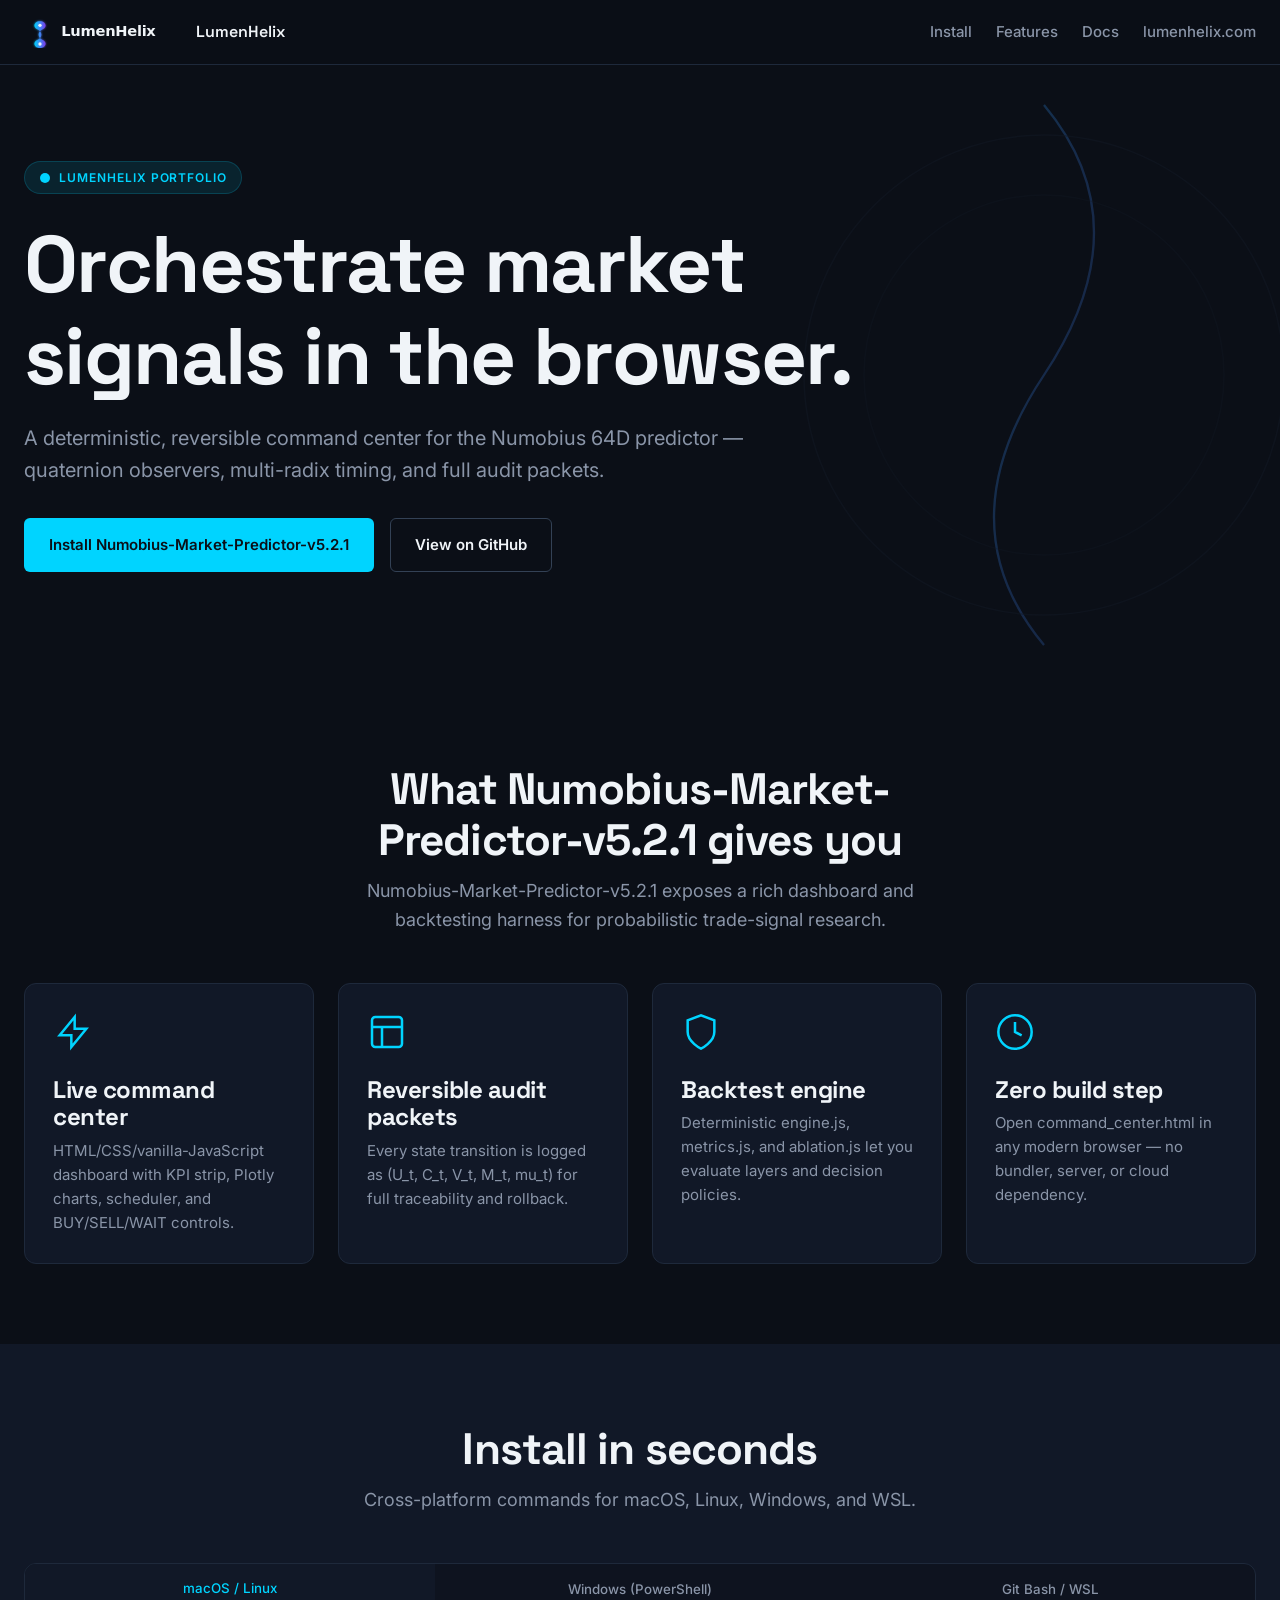
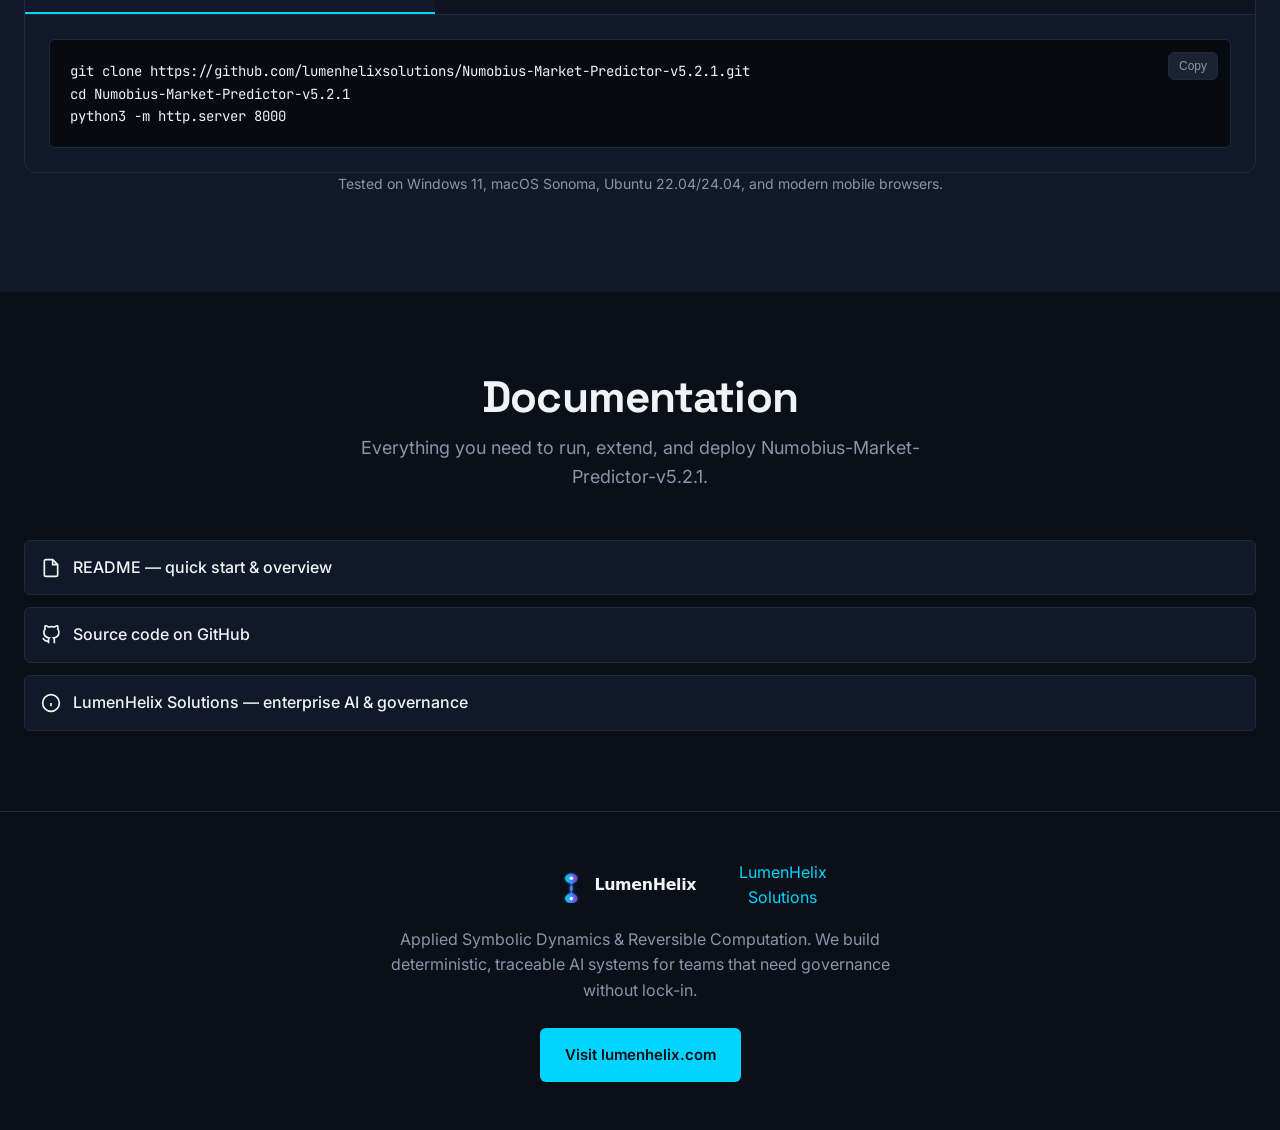
==== docs/index.html @ b3f75dcc "Apply LumenHelix 187 brand kit" ====
<!DOCTYPE html>
<html lang="en">
<head>
  <meta charset="UTF-8">
  <meta name="viewport" content="width=device-width, initial-scale=1.0">
  <title>Numobius-Market-Predictor-v5.2.1 — LumenHelix Solutions</title>
  <meta name="description" content="Numobius-Market-Predictor-v5.2.1 by LumenHelix — a browser-based command center for reversible, auditable market-prediction signal orchestration.">
  <link rel="icon" type="image/svg+xml" href="assets/logo.svg">
  <link rel="preconnect" href="https://fonts.googleapis.com">
  <link rel="preconnect" href="https://fonts.gstatic.com" crossorigin>
  <link href="https://fonts.googleapis.com/css2?family=Inter:wght@300;400;500;600;700&family=JetBrains+Mono:wght@400;500&family=Space+Grotesk:wght@500;600;700&display=swap" rel="stylesheet">
  <link rel="stylesheet" href="assets/style.css">
</head>
<body>
  <header class="site-header">
    <div class="container">
      <a class="brand" href="https://lumenhelix.com" target="_blank" rel="noopener">
        <img src="assets/logo.svg" alt="LumenHelix">
        <span>LumenHelix</span>
      </a>
      <nav aria-label="Primary">
        <a href="#install">Install</a>
        <a href="#features">Features</a>
        <a href="#docs">Docs</a>
        <a href="https://lumenhelix.com" target="_blank" rel="noopener">lumenhelix.com</a>
      </nav>
      <button class="mobile-menu-btn" aria-label="Open menu" aria-expanded="false">
        <svg width="24" height="24" viewBox="0 0 24 24" fill="none" stroke="currentColor" stroke-width="2" aria-hidden="true">
          <line x1="3" y1="6" x2="21" y2="6"></line>
          <line x1="3" y1="12" x2="21" y2="12"></line>
          <line x1="3" y1="18" x2="21" y2="18"></line>
        </svg>
      </button>
    </div>
  </header>

  <main>
    <section class="hero">
      <div class="hero-bg" aria-hidden="true">
        <svg viewBox="0 0 400 400" xmlns="http://www.w3.org/2000/svg">
          <defs>
            <linearGradient id="hx" x1="0%" y1="0%" x2="100%" y2="100%">
              <stop offset="0%" stop-color="#00D4FF" stop-opacity="0.6"/>
              <stop offset="100%" stop-color="#7C3AED" stop-opacity="0.3"/>
            </linearGradient>
          </defs>
          <g fill="none" stroke="url(#hx)" stroke-width="1.5">
            <path d="M200,20 Q300,100 200,200 Q100,300 200,380">
              <animate attributeName="d" dur="20s" repeatCount="indefinite"
                values="M200,20 Q300,100 200,200 Q100,300 200,380;M200,20 Q100,100 200,200 Q300,300 200,380;M200,20 Q300,100 200,200 Q100,300 200,380"/>
            </path>
            <path d="M200,20 Q300,100 200,200 Q100,300 200,380" transform="rotate(180 200 200)" opacity="0.5">
              <animate attributeName="d" dur="20s" repeatCount="indefinite"
                values="M200,20 Q300,100 200,200 Q100,300 200,380;M200,20 Q100,100 200,200 Q300,300 200,380;M200,20 Q300,100 200,200 Q100,300 200,380"/>
            </path>
          </g>
          <circle cx="200" cy="200" r="160" stroke="#1E293B" stroke-width="1" fill="none" opacity="0.5"/>
          <circle cx="200" cy="200" r="120" stroke="#1E293B" stroke-width="1" fill="none" opacity="0.35"/>
        </svg>
      </div>

      <div class="container">
        <div class="badge">
          <svg width="12" height="12" viewBox="0 0 24 24" fill="currentColor" aria-hidden="true"><circle cx="12" cy="12" r="10"/></svg>
          LumenHelix Portfolio
        </div>
        <h1>Orchestrate market signals in the browser.</h1>
        <p class="lead">A deterministic, reversible command center for the Numobius 64D predictor — quaternion observers, multi-radix timing, and full audit packets.</p>
        <div class="hero-actions">
          <a class="btn btn-primary" href="#install">Install Numobius-Market-Predictor-v5.2.1</a>
          <a class="btn btn-secondary" href="https://github.com/lumenhelixsolutions/Numobius-Market-Predictor-v5.2.1" target="_blank" rel="noopener">View on GitHub</a>
        </div>
      </div>
    </section>

    <section id="features">
      <div class="container">
        <div class="section-header">
          <h2>What Numobius-Market-Predictor-v5.2.1 gives you</h2>
          <p>Numobius-Market-Predictor-v5.2.1 exposes a rich dashboard and backtesting harness for probabilistic trade-signal research.</p>
        </div>
        <div class="card-grid">
          <article class="card">
            <svg class="icon" viewBox="0 0 24 24" fill="none" stroke="currentColor" stroke-width="1.5" aria-hidden="true">
              <path d="M13 10V3L4 14h7v7l9-11h-7z"/>
            </svg>
            <h3>Live command center</h3>
            <p>HTML/CSS/vanilla-JavaScript dashboard with KPI strip, Plotly charts, scheduler, and BUY/SELL/WAIT controls.</p>
          </article>
          <article class="card">
            <svg class="icon" viewBox="0 0 24 24" fill="none" stroke="currentColor" stroke-width="1.5" aria-hidden="true">
              <rect x="3" y="3" width="18" height="18" rx="2"/>
              <path d="M3 9h18M9 21V9"/>
            </svg>
            <h3>Reversible audit packets</h3>
            <p>Every state transition is logged as (U_t, C_t, V_t, M_t, mu_t) for full traceability and rollback.</p>
          </article>
          <article class="card">
            <svg class="icon" viewBox="0 0 24 24" fill="none" stroke="currentColor" stroke-width="1.5" aria-hidden="true">
              <path d="M12 22s8-4 8-10V5l-8-3-8 3v7c0 6 8 10 8 10z"/>
            </svg>
            <h3>Backtest engine</h3>
            <p>Deterministic engine.js, metrics.js, and ablation.js let you evaluate layers and decision policies.</p>
          </article>
          <article class="card">
            <svg class="icon" viewBox="0 0 24 24" fill="none" stroke="currentColor" stroke-width="1.5" aria-hidden="true">
              <circle cx="12" cy="12" r="10"/>
              <path d="M12 6v6l4 2"/>
            </svg>
            <h3>Zero build step</h3>
            <p>Open command_center.html in any modern browser — no bundler, server, or cloud dependency.</p>
          </article>
        </div>
      </div>
    </section>

    <section id="install" style="background: var(--lh-surface);">
      <div class="container">
        <div class="section-header">
          <h2>Install in seconds</h2>
          <p>Cross-platform commands for macOS, Linux, Windows, and WSL.</p>
        </div>
        <div class="install-tabs">
          <div class="tab-list" role="tablist" id="install-tabs" aria-label="Install commands">
            <button class="tab-btn" role="tab" id="install-tabs-0" aria-selected="true" aria-controls="panel-macos" tabindex="0">macOS / Linux</button>
            <button class="tab-btn" role="tab" id="install-tabs-1" aria-selected="false" aria-controls="panel-windows" tabindex="-1">Windows (PowerShell)</button>
            <button class="tab-btn" role="tab" id="install-tabs-2" aria-selected="false" aria-controls="panel-wsl" tabindex="-1">Git Bash / WSL</button>
          </div>
          <div class="tab-panel" id="panel-macos" role="tabpanel" aria-labelledby="install-tabs-0" aria-hidden="false">
            <div class="terminal"><pre>git clone https://github.com/lumenhelixsolutions/Numobius-Market-Predictor-v5.2.1.git
cd Numobius-Market-Predictor-v5.2.1
python3 -m http.server 8000</pre></div>
          </div>
          <div class="tab-panel" id="panel-windows" role="tabpanel" aria-labelledby="install-tabs-1" aria-hidden="true">
            <div class="terminal"><pre>git clone https://github.com/lumenhelixsolutions/Numobius-Market-Predictor-v5.2.1.git
Set-Location Numobius-Market-Predictor-v5.2.1
python -m http.server 8000</pre></div>
          </div>
          <div class="tab-panel" id="panel-wsl" role="tabpanel" aria-labelledby="install-tabs-2" aria-hidden="true">
            <div class="terminal"><pre>git clone https://github.com/lumenhelixsolutions/Numobius-Market-Predictor-v5.2.1.git
cd Numobius-Market-Predictor-v5.2.1
python3 -m http.server 8000</pre></div>
          </div>
        </div>
        <p class="text-center mt-2" style="font-size: 0.875rem;">Tested on Windows 11, macOS Sonoma, Ubuntu 22.04/24.04, and modern mobile browsers.</p>
      </div>
    </section>

    <section id="docs">
      <div class="container">
        <div class="section-header">
          <h2>Documentation</h2>
          <p>Everything you need to run, extend, and deploy Numobius-Market-Predictor-v5.2.1.</p>
        </div>
        <ul class="docs-list">
          <li>
            <svg width="20" height="20" viewBox="0 0 24 24" fill="none" stroke="currentColor" stroke-width="2" aria-hidden="true"><path d="M14 2H6a2 2 0 0 0-2 2v16a2 2 0 0 0 2 2h12a2 2 0 0 0 2-2V8z"/><polyline points="14 2 14 8 20 8"/></svg>
            <a href="https://github.com/lumenhelixsolutions/Numobius-Market-Predictor-v5.2.1/blob/main/README.md" target="_blank" rel="noopener">README — quick start &amp; overview</a>
          </li>
          <li>
            <svg width="20" height="20" viewBox="0 0 24 24" fill="none" stroke="currentColor" stroke-width="2" aria-hidden="true"><path d="M9 19c-5 1.5-5-2.5-7-3m14 6v-3.87a3.37 3.37 0 0 0-.94-2.61c3.14-.35 6.44-1.54 6.44-7A5.44 5.44 0 0 0 20 4.77 5.07 5.07 0 0 0 19.91 1S18.73.65 16 2.48a13.38 13.38 0 0 0-7 0C6.27.65 5.09 1 5.09 1A5.07 5.07 0 0 0 5 4.77a5.44 5.44 0 0 0-1.5 3.78c0 5.42 3.3 6.61 6.44 7A3.37 3.37 0 0 0 9 18.13V22"/></svg>
            <a href="https://github.com/lumenhelixsolutions/Numobius-Market-Predictor-v5.2.1" target="_blank" rel="noopener">Source code on GitHub</a>
          </li>
          <li>
            <svg width="20" height="20" viewBox="0 0 24 24" fill="none" stroke="currentColor" stroke-width="2" aria-hidden="true"><circle cx="12" cy="12" r="10"/><path d="M12 16v-4M12 8h.01"/></svg>
            <a href="https://lumenhelix.com" target="_blank" rel="noopener">LumenHelix Solutions — enterprise AI &amp; governance</a>
          </li>
        </ul>
      </div>
    </section>
  </main>

  <footer class="site-footer">
    <div class="container">
      <a class="brand" href="https://lumenhelix.com" target="_blank" rel="noopener">
        <img src="assets/logo.svg" alt="LumenHelix">
        <span>LumenHelix Solutions</span>
      </a>
      <p>Applied Symbolic Dynamics &amp; Reversible Computation. We build deterministic, traceable AI systems for teams that need governance without lock-in.</p>
      <div class="footer-cta">
        <a class="btn btn-primary" href="https://lumenhelix.com" target="_blank" rel="noopener">Visit lumenhelix.com</a>
      </div>
    </div>
  </footer>

  <script src="assets/main.js"></script>
</body>
</html>
---- docs/assets/style.css ----
/* LumenHelix GitHub Pages launch template */

:root {
  --lh-bg: #0B0F17;
  --lh-surface: #111827;
  --lh-surface-elevated: #1A2233;
  --lh-text: #F0F4F8;
  --lh-text-muted: #8A95A8;
  --lh-border: #1E293B;
  --lh-border-strong: #334155;
  --lh-accent: #00D4FF;
  --lh-accent-glow: rgba(0, 212, 255, 0.35);
  --lh-accent-soft: rgba(0, 212, 255, 0.10);
  --lh-secondary: #7C3AED;
  --lh-success: #10B981;
  --font-display: 'Space Grotesk', 'Inter', system-ui, sans-serif;
  --font-body: 'Inter', system-ui, sans-serif;
  --font-mono: 'JetBrains Mono', 'Fira Code', monospace;
  --radius-sm: 6px;
  --radius: 12px;
  --radius-lg: 20px;
}

* { box-sizing: border-box; }

html { scroll-behavior: smooth; }

@media (prefers-reduced-motion: reduce) {
  html { scroll-behavior: auto; }
  *, *::before, *::after {
    animation-duration: 0.01ms !important;
    animation-iteration-count: 1 !important;
    transition-duration: 0.01ms !important;
  }
}

body {
  margin: 0;
  font-family: var(--font-body);
  background: var(--lh-bg);
  color: var(--lh-text);
  line-height: 1.6;
  -webkit-font-smoothing: antialiased;
}

a { color: var(--lh-accent); text-decoration: none; }
a:hover { text-decoration: underline; }
img { max-width: 100%; height: auto; }

h1, h2, h3, h4 {
  font-family: var(--font-display);
  margin: 0 0 1rem;
  line-height: 1.15;
  letter-spacing: -0.02em;
}

h1 { font-size: clamp(2.5rem, 1.5rem + 5vw, 5rem); }
h2 { font-size: clamp(1.75rem, 1.2rem + 2.5vw, 2.75rem); }
h3 { font-size: clamp(1.25rem, 1rem + 1.2vw, 1.5rem); }

p { margin: 0 0 1rem; color: var(--lh-text-muted); }

.lead {
  font-size: 1.25rem;
  color: var(--lh-text-muted);
  max-width: 60ch;
}

.container {
  width: 100%;
  max-width: 80rem;
  margin: 0 auto;
  padding: 0 1.5rem;
}

section { padding: 5rem 0; }

.section-header {
  text-align: center;
  max-width: 56ch;
  margin: 0 auto 3rem;
}

.section-header h2 { margin-bottom: 0.75rem; }
.section-header p { font-size: 1.125rem; }

.site-header {
  position: sticky;
  top: 0;
  z-index: 100;
  background: rgba(11, 15, 23, 0.85);
  backdrop-filter: blur(12px);
  border-bottom: 1px solid var(--lh-border);
}

.site-header .container {
  display: flex;
  align-items: center;
  justify-content: space-between;
  height: 4rem;
}

.site-header .brand {
  display: flex;
  align-items: center;
  gap: 0.75rem;
  font-family: var(--font-display);
  font-weight: 600;
  color: var(--lh-text);
  text-decoration: none;
}

.site-header .brand img { height: 32px; width: auto; }

.site-header nav { display: flex; gap: 1.5rem; }
.site-header nav a {
  color: var(--lh-text-muted);
  font-size: 0.9375rem;
  font-weight: 500;
  text-decoration: none;
}
.site-header nav a:hover { color: var(--lh-text); }

.mobile-menu-btn {
  display: none;
  background: none;
  border: none;
  color: var(--lh-text);
  cursor: pointer;
  padding: 0.5rem;
}

@media (max-width: 768px) {
  .site-header nav { display: none; }
  .mobile-menu-btn { display: block; }
}

.hero {
  position: relative;
  padding: 6rem 0 7rem;
  overflow: hidden;
}

.hero-bg {
  position: absolute;
  inset: 0;
  pointer-events: none;
  opacity: 0.4;
}

.hero-bg svg {
  position: absolute;
  right: -5%;
  top: 50%;
  transform: translateY(-50%);
  width: min(60vw, 600px);
  height: auto;
}

@media (max-width: 768px) {
  .hero-bg svg { width: 90vw; opacity: 0.25; right: -20%; }
}

.hero .container { position: relative; z-index: 1; }

.badge {
  display: inline-flex;
  align-items: center;
  gap: 0.5rem;
  background: var(--lh-accent-soft);
  color: var(--lh-accent);
  font-size: 0.75rem;
  font-weight: 600;
  text-transform: uppercase;
  letter-spacing: 0.08em;
  padding: 0.375rem 0.875rem;
  border-radius: 9999px;
  margin-bottom: 1.5rem;
  border: 1px solid rgba(0, 212, 255, 0.18);
}

.hero h1 { max-width: 16ch; margin-bottom: 1.25rem; }
.hero .lead { margin-bottom: 2rem; font-size: 1.25rem; }

.hero-actions { display: flex; flex-wrap: wrap; gap: 1rem; }

.btn {
  display: inline-flex;
  align-items: center;
  justify-content: center;
  gap: 0.5rem;
  padding: 0.875rem 1.5rem;
  font-size: 0.9375rem;
  font-weight: 600;
  border-radius: var(--radius-sm);
  border: 1px solid transparent;
  cursor: pointer;
  transition: transform 150ms ease, box-shadow 150ms ease, background 150ms ease;
  text-decoration: none;
  min-height: 44px;
  min-width: 44px;
}

.btn:active { transform: translateY(1px); }

.btn-primary {
  background: var(--lh-accent);
  color: var(--lh-bg);
}
.btn-primary:hover { box-shadow: 0 0 28px var(--lh-accent-glow); text-decoration: none; }

.btn-secondary {
  background: transparent;
  color: var(--lh-text);
  border-color: var(--lh-border-strong);
}
.btn-secondary:hover { background: var(--lh-surface-elevated); text-decoration: none; }

.card-grid {
  display: grid;
  grid-template-columns: repeat(auto-fit, minmax(260px, 1fr));
  gap: 1.5rem;
}

.card {
  background: var(--lh-surface);
  border: 1px solid var(--lh-border);
  border-radius: var(--radius);
  padding: 1.75rem;
  transition: border-color 200ms ease, transform 200ms ease;
}

.card:hover { border-color: var(--lh-border-strong); transform: translateY(-2px); }
.card h3 { margin-bottom: 0.5rem; color: var(--lh-text); }
.card p { margin: 0; font-size: 0.9375rem; }

.icon {
  width: 40px;
  height: 40px;
  margin-bottom: 1rem;
  color: var(--lh-accent);
}

.install-tabs {
  background: var(--lh-surface);
  border: 1px solid var(--lh-border);
  border-radius: var(--radius);
  overflow: hidden;
}

.tab-list {
  display: flex;
  border-bottom: 1px solid var(--lh-border);
  background: rgba(0, 0, 0, 0.2);
}

.tab-btn {
  flex: 1;
  padding: 1rem;
  background: transparent;
  border: none;
  color: var(--lh-text-muted);
  font-family: var(--font-body);
  font-weight: 500;
  cursor: pointer;
  transition: color 150ms ease, background 150ms ease;
  min-height: 44px;
}

.tab-btn:hover { color: var(--lh-text); background: var(--lh-surface-elevated); }
.tab-btn[aria-selected="true"] {
  color: var(--lh-accent);
  border-bottom: 2px solid var(--lh-accent);
  background: var(--lh-surface);
}

.tab-panel { display: none; padding: 1.5rem; }
.tab-panel[aria-hidden="false"] { display: block; }

.terminal {
  background: #070A10;
  border: 1px solid var(--lh-border);
  border-radius: var(--radius-sm);
  padding: 1.25rem;
  position: relative;
  overflow-x: auto;
}

.terminal pre {
  margin: 0;
  font-family: var(--font-mono);
  font-size: 0.875rem;
  line-height: 1.6;
  color: var(--lh-text);
  white-space: pre-wrap;
  word-break: break-word;
}

.terminal .copy-btn {
  position: absolute;
  top: 0.75rem;
  right: 0.75rem;
  background: var(--lh-surface-elevated);
  border: 1px solid var(--lh-border);
  color: var(--lh-text-muted);
  font-size: 0.75rem;
  padding: 0.375rem 0.625rem;
  border-radius: var(--radius-sm);
  cursor: pointer;
}

.terminal .copy-btn:hover { color: var(--lh-text); border-color: var(--lh-border-strong); }

.docs-list {
  list-style: none;
  padding: 0;
  margin: 0;
  display: grid;
  gap: 0.75rem;
}

.docs-list li {
  display: flex;
  align-items: center;
  gap: 0.75rem;
  padding: 0.875rem 1rem;
  background: var(--lh-surface);
  border: 1px solid var(--lh-border);
  border-radius: var(--radius-sm);
}

.docs-list a { color: var(--lh-text); font-weight: 500; }
.docs-list a:hover { color: var(--lh-accent); }

.site-footer {
  border-top: 1px solid var(--lh-border);
  padding: 3rem 0;
  text-align: center;
}

.site-footer .brand {
  display: inline-flex;
  align-items: center;
  gap: 0.75rem;
  margin-bottom: 1rem;
}

.site-footer p { margin: 0 auto; max-width: 50ch; }
.footer-cta { margin-top: 1.5rem; }

.text-center { text-align: center; }

@media (max-width: 640px) {
  section { padding: 3.5rem 0; }
  .hero { padding: 4rem 0 5rem; }
  .hero-actions { flex-direction: column; }
  .btn { width: 100%; }
}
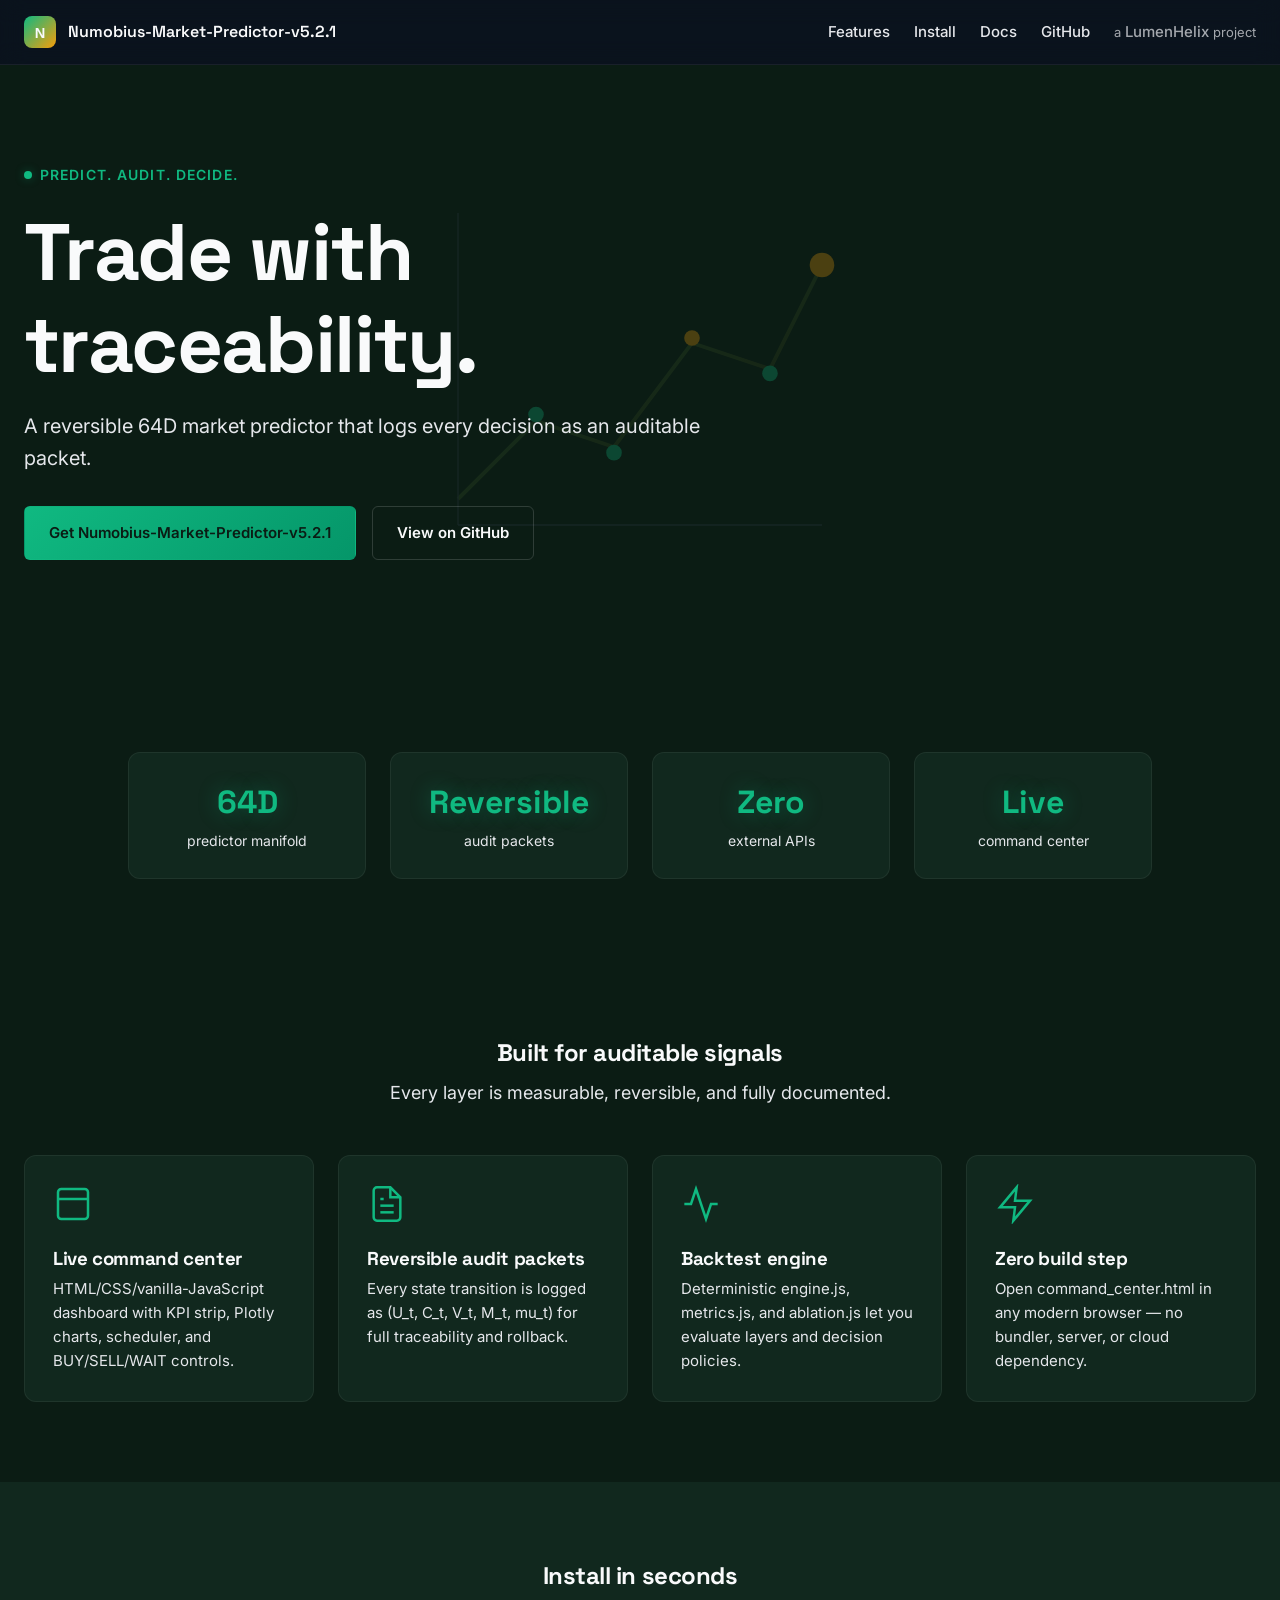
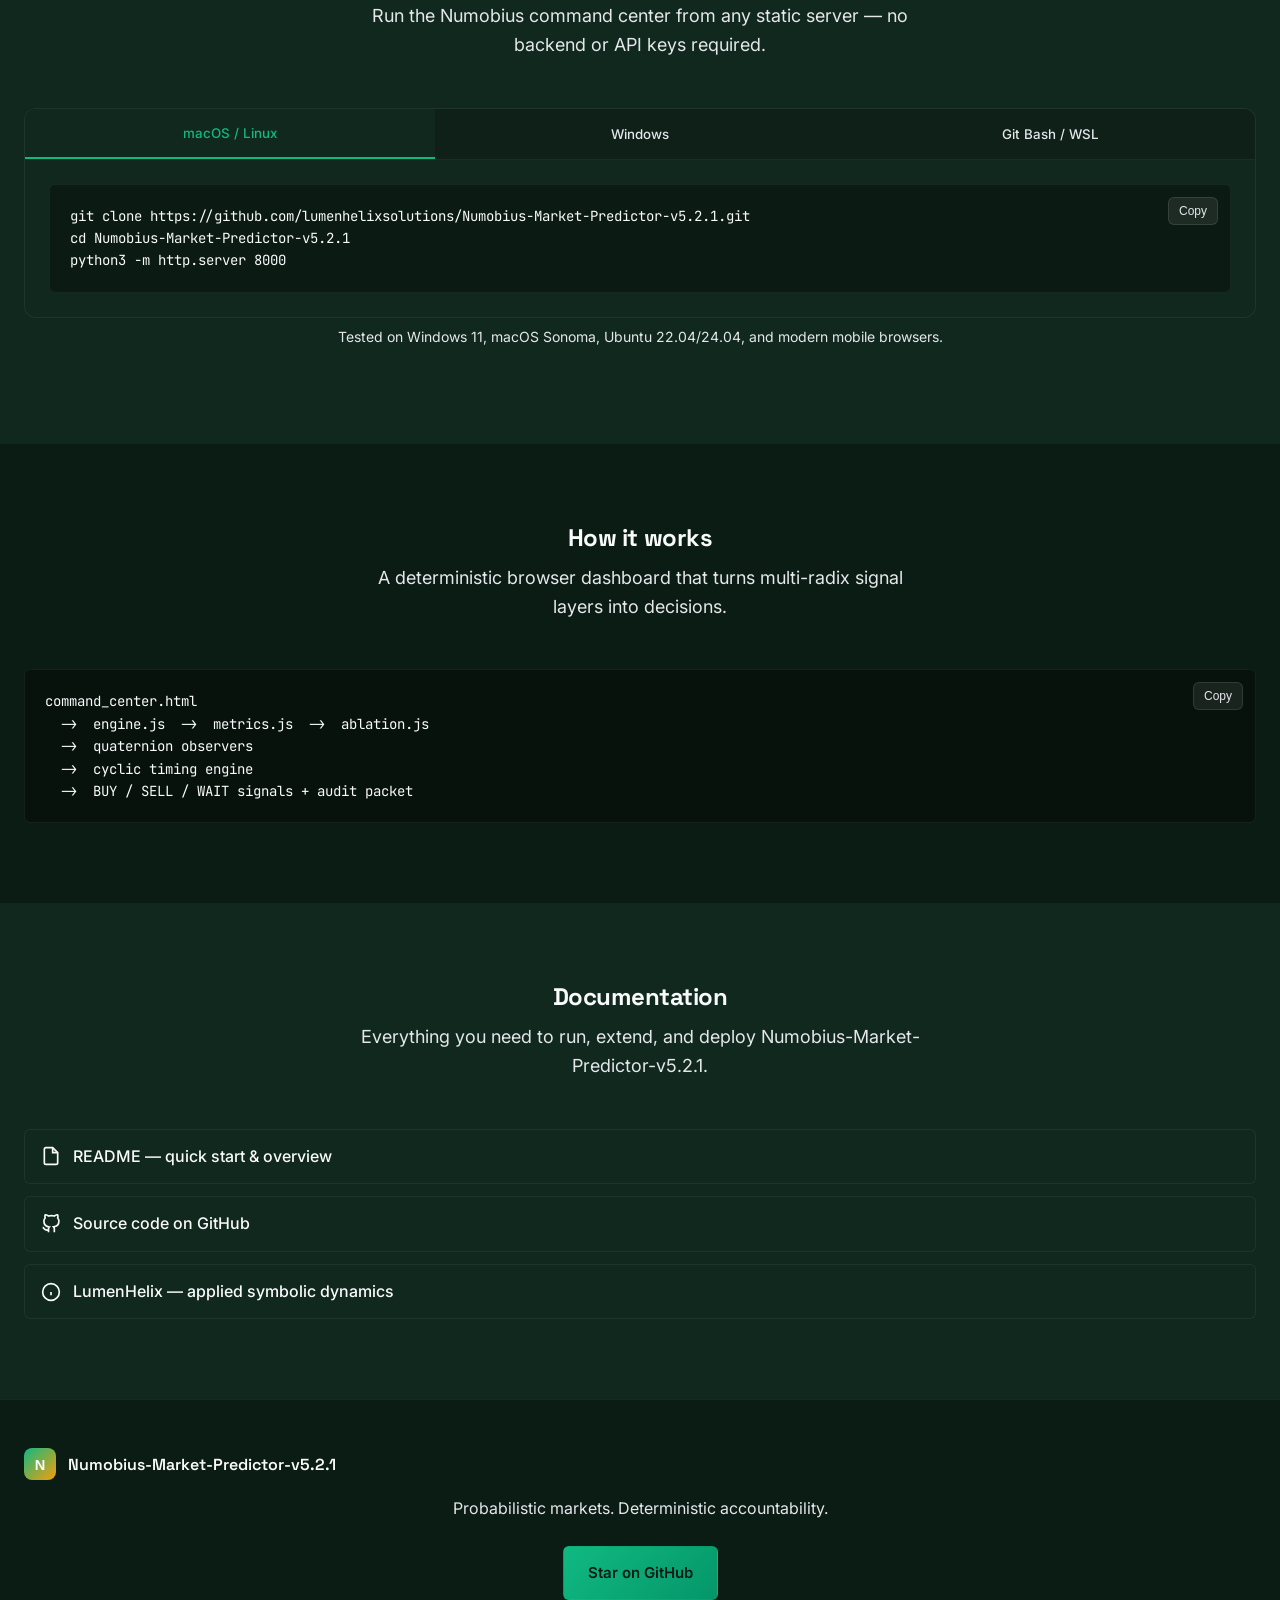
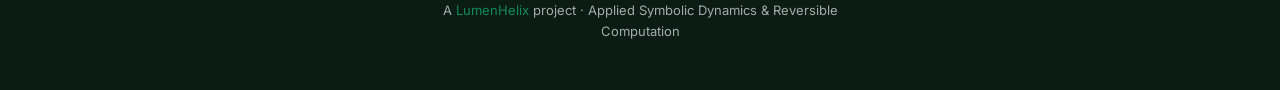
==== commit 06ac36cd: "Apply product-first LumenHelix portfolio brand framework" ====
--- a/docs/index.html
+++ b/docs/index.html
@@ -3,26 +3,28 @@
 <head>
   <meta charset="UTF-8">
   <meta name="viewport" content="width=device-width, initial-scale=1.0">
-  <title>Numobius-Market-Predictor-v5.2.1 — LumenHelix Solutions</title>
-  <meta name="description" content="Numobius-Market-Predictor-v5.2.1 by LumenHelix — a browser-based command center for reversible, auditable market-prediction signal orchestration.">
+  <title>Numobius-Market-Predictor-v5.2.1 — Predict. Audit. Decide.</title>
+  <meta name="description" content="Numobius-Market-Predictor-v5.2.1 — browser command center for the Numobius 64D market predictor with quaternion algebra, coupled observers, and reversible audit packets.">
   <link rel="icon" type="image/svg+xml" href="assets/logo.svg">
   <link rel="preconnect" href="https://fonts.googleapis.com">
   <link rel="preconnect" href="https://fonts.gstatic.com" crossorigin>
   <link href="https://fonts.googleapis.com/css2?family=Inter:wght@300;400;500;600;700&family=JetBrains+Mono:wght@400;500&family=Space+Grotesk:wght@500;600;700&display=swap" rel="stylesheet">
-  <link rel="stylesheet" href="assets/style.css">
+  <link rel="stylesheet" href="assets/base.css">
+  <link rel="stylesheet" href="assets/project.css">
 </head>
 <body>
   <header class="site-header">
     <div class="container">
-      <a class="brand" href="https://lumenhelix.com" target="_blank" rel="noopener">
-        <img src="assets/logo.svg" alt="LumenHelix">
-        <span>LumenHelix</span>
+      <a class="brand" href="/">
+        <img src="assets/logo.svg" alt="Numobius-Market-Predictor-v5.2.1">
+        <span>Numobius-Market-Predictor-v5.2.1</span>
       </a>
       <nav aria-label="Primary">
+        <a href="#features">Features</a>
         <a href="#install">Install</a>
-        <a href="#features">Features</a>
         <a href="#docs">Docs</a>
-        <a href="https://lumenhelix.com" target="_blank" rel="noopener">lumenhelix.com</a>
+        <a href="https://github.com/lumenhelixsolutions/Numobius-Market-Predictor-v5.2.1" target="_blank" rel="noopener">GitHub</a>
+        <span class="parent-link">a <a href="https://lumenhelix.com" target="_blank" rel="noopener">LumenHelix</a> project</span>
       </nav>
       <button class="mobile-menu-btn" aria-label="Open menu" aria-expanded="false">
         <svg width="24" height="24" viewBox="0 0 24 24" fill="none" stroke="currentColor" stroke-width="2" aria-hidden="true">
@@ -36,39 +38,28 @@
 
   <main>
     <section class="hero">
-      <div class="hero-bg" aria-hidden="true">
-        <svg viewBox="0 0 400 400" xmlns="http://www.w3.org/2000/svg">
-          <defs>
-            <linearGradient id="hx" x1="0%" y1="0%" x2="100%" y2="100%">
-              <stop offset="0%" stop-color="#00D4FF" stop-opacity="0.6"/>
-              <stop offset="100%" stop-color="#7C3AED" stop-opacity="0.3"/>
-            </linearGradient>
-          </defs>
-          <g fill="none" stroke="url(#hx)" stroke-width="1.5">
-            <path d="M200,20 Q300,100 200,200 Q100,300 200,380">
-              <animate attributeName="d" dur="20s" repeatCount="indefinite"
-                values="M200,20 Q300,100 200,200 Q100,300 200,380;M200,20 Q100,100 200,200 Q300,300 200,380;M200,20 Q300,100 200,200 Q100,300 200,380"/>
-            </path>
-            <path d="M200,20 Q300,100 200,200 Q100,300 200,380" transform="rotate(180 200 200)" opacity="0.5">
-              <animate attributeName="d" dur="20s" repeatCount="indefinite"
-                values="M200,20 Q300,100 200,200 Q100,300 200,380;M200,20 Q100,100 200,200 Q300,300 200,380;M200,20 Q300,100 200,200 Q100,300 200,380"/>
-            </path>
-          </g>
-          <circle cx="200" cy="200" r="160" stroke="#1E293B" stroke-width="1" fill="none" opacity="0.5"/>
-          <circle cx="200" cy="200" r="120" stroke="#1E293B" stroke-width="1" fill="none" opacity="0.35"/>
-        </svg>
+      <div class="hero-visual" aria-hidden="true">
+        <svg viewBox='0 0 400 400' xmlns='http://www.w3.org/2000/svg'><defs><linearGradient id='m1' x1='0%' y1='0%' x2='100%' y2='100%'><stop offset='0%' stop-color='#10B981' stop-opacity='0.8'/><stop offset='100%' stop-color='#F59E0B' stop-opacity='0.2'/></linearGradient></defs><path d='M60 300 L120 240 L180 260 L240 180 L300 200 L340 120' stroke='url(#m1)' stroke-width='3' fill='none' opacity='0.7'/><circle cx='120' cy='240' r='6' fill='#10B981'><animate attributeName='cy' values='240;235;240' dur='3s' repeatCount='indefinite'/></circle><circle cx='180' cy='260' r='6' fill='#10B981'><animate attributeName='cy' values='260;265;260' dur='3.5s' repeatCount='indefinite'/></circle><circle cx='240' cy='180' r='6' fill='#F59E0B'><animate attributeName='cy' values='180;175;180' dur='4s' repeatCount='indefinite'/></circle><circle cx='300' cy='200' r='6' fill='#10B981'><animate attributeName='cy' values='200;205;200' dur='4.5s' repeatCount='indefinite'/></circle><circle cx='340' cy='120' r='8' fill='#F59E0B'><animate attributeName='r' values='8;11;8' dur='2s' repeatCount='indefinite'/></circle><line x1='60' y1='320' x2='340' y2='320' stroke='#374151' stroke-width='1'/><line x1='60' y1='320' x2='60' y2='80' stroke='#374151' stroke-width='1'/></svg>
       </div>
 
       <div class="container">
-        <div class="badge">
-          <svg width="12" height="12" viewBox="0 0 24 24" fill="currentColor" aria-hidden="true"><circle cx="12" cy="12" r="10"/></svg>
-          LumenHelix Portfolio
+        <div class="tagline">Predict. Audit. Decide.</div>
+        <h1>Trade with traceability.</h1>
+        <p class="lead">A reversible 64D market predictor that logs every decision as an auditable packet.</p>
+        <div class="hero-actions">
+          <a class="btn btn-primary" href="#install">Get Numobius-Market-Predictor-v5.2.1</a>
+          <a class="btn btn-secondary" href="https://github.com/lumenhelixsolutions/Numobius-Market-Predictor-v5.2.1" target="_blank" rel="noopener">View on GitHub</a>
         </div>
-        <h1>Orchestrate market signals in the browser.</h1>
-        <p class="lead">A deterministic, reversible command center for the Numobius 64D predictor — quaternion observers, multi-radix timing, and full audit packets.</p>
-        <div class="hero-actions">
-          <a class="btn btn-primary" href="#install">Install Numobius-Market-Predictor-v5.2.1</a>
-          <a class="btn btn-secondary" href="https://github.com/lumenhelixsolutions/Numobius-Market-Predictor-v5.2.1" target="_blank" rel="noopener">View on GitHub</a>
+      </div>
+    </section>
+
+    <section id="stats">
+      <div class="container">
+        <div class="stats">
+          <div class="stat"><span class="stat-value">64D</span><span class="stat-label">predictor manifold</span></div>
+          <div class="stat"><span class="stat-value">Reversible</span><span class="stat-label">audit packets</span></div>
+          <div class="stat"><span class="stat-value">Zero</span><span class="stat-label">external APIs</span></div>
+          <div class="stat"><span class="stat-value">Live</span><span class="stat-label">command center</span></div>
         </div>
       </div>
     </section>
@@ -76,37 +67,27 @@
     <section id="features">
       <div class="container">
         <div class="section-header">
-          <h2>What Numobius-Market-Predictor-v5.2.1 gives you</h2>
-          <p>Numobius-Market-Predictor-v5.2.1 exposes a rich dashboard and backtesting harness for probabilistic trade-signal research.</p>
+          <h2>Built for auditable signals</h2>
+          <p>Every layer is measurable, reversible, and fully documented.</p>
         </div>
         <div class="card-grid">
           <article class="card">
-            <svg class="icon" viewBox="0 0 24 24" fill="none" stroke="currentColor" stroke-width="1.5" aria-hidden="true">
-              <path d="M13 10V3L4 14h7v7l9-11h-7z"/>
-            </svg>
+            <svg class="icon" viewBox="0 0 24 24" fill="none" stroke="currentColor" stroke-width="1.5" aria-hidden="true"><rect x='3' y='3' width='18' height='18' rx='2' ry='2'/><line x1='3' y1='9' x2='21' y2='9'/><line x1='9' y1='15' x2='9' y2='15.01'/><line x1='15' y1='15' x2='15' y2='15.01'/></svg>
             <h3>Live command center</h3>
             <p>HTML/CSS/vanilla-JavaScript dashboard with KPI strip, Plotly charts, scheduler, and BUY/SELL/WAIT controls.</p>
           </article>
           <article class="card">
-            <svg class="icon" viewBox="0 0 24 24" fill="none" stroke="currentColor" stroke-width="1.5" aria-hidden="true">
-              <rect x="3" y="3" width="18" height="18" rx="2"/>
-              <path d="M3 9h18M9 21V9"/>
-            </svg>
+            <svg class="icon" viewBox="0 0 24 24" fill="none" stroke="currentColor" stroke-width="1.5" aria-hidden="true"><path d='M14 2H6a2 2 0 0 0-2 2v16a2 2 0 0 0 2 2h12a2 2 0 0 0 2-2V8z'/><polyline points='14 2 14 8 20 8'/><line x1='16' y1='13' x2='8' y2='13'/><line x1='16' y1='17' x2='8' y2='17'/><polyline points='10 9 9 9 8 9'/></svg>
             <h3>Reversible audit packets</h3>
             <p>Every state transition is logged as (U_t, C_t, V_t, M_t, mu_t) for full traceability and rollback.</p>
           </article>
           <article class="card">
-            <svg class="icon" viewBox="0 0 24 24" fill="none" stroke="currentColor" stroke-width="1.5" aria-hidden="true">
-              <path d="M12 22s8-4 8-10V5l-8-3-8 3v7c0 6 8 10 8 10z"/>
-            </svg>
+            <svg class="icon" viewBox="0 0 24 24" fill="none" stroke="currentColor" stroke-width="1.5" aria-hidden="true"><polyline points='22 12 18 12 15 21 9 3 6 12 2 12'/></svg>
             <h3>Backtest engine</h3>
             <p>Deterministic engine.js, metrics.js, and ablation.js let you evaluate layers and decision policies.</p>
           </article>
           <article class="card">
-            <svg class="icon" viewBox="0 0 24 24" fill="none" stroke="currentColor" stroke-width="1.5" aria-hidden="true">
-              <circle cx="12" cy="12" r="10"/>
-              <path d="M12 6v6l4 2"/>
-            </svg>
+            <svg class="icon" viewBox="0 0 24 24" fill="none" stroke="currentColor" stroke-width="1.5" aria-hidden="true"><path d='M13 2L3 14h9l-1 8 10-12h-9l1-8z'/></svg>
             <h3>Zero build step</h3>
             <p>Open command_center.html in any modern browser — no bundler, server, or cloud dependency.</p>
           </article>
@@ -114,16 +95,16 @@
       </div>
     </section>
 
-    <section id="install" style="background: var(--lh-surface);">
+    <section id="install" style="background: var(--bg-surface);">
       <div class="container">
         <div class="section-header">
           <h2>Install in seconds</h2>
-          <p>Cross-platform commands for macOS, Linux, Windows, and WSL.</p>
+          <p>Run the Numobius command center from any static server — no backend or API keys required.</p>
         </div>
         <div class="install-tabs">
           <div class="tab-list" role="tablist" id="install-tabs" aria-label="Install commands">
             <button class="tab-btn" role="tab" id="install-tabs-0" aria-selected="true" aria-controls="panel-macos" tabindex="0">macOS / Linux</button>
-            <button class="tab-btn" role="tab" id="install-tabs-1" aria-selected="false" aria-controls="panel-windows" tabindex="-1">Windows (PowerShell)</button>
+            <button class="tab-btn" role="tab" id="install-tabs-1" aria-selected="false" aria-controls="panel-windows" tabindex="-1">Windows</button>
             <button class="tab-btn" role="tab" id="install-tabs-2" aria-selected="false" aria-controls="panel-wsl" tabindex="-1">Git Bash / WSL</button>
           </div>
           <div class="tab-panel" id="panel-macos" role="tabpanel" aria-labelledby="install-tabs-0" aria-hidden="false">
@@ -146,7 +127,21 @@
       </div>
     </section>
 
-    <section id="docs">
+    <section id="architecture">
+      <div class="container">
+        <div class="section-header">
+          <h2>How it works</h2>
+          <p>A deterministic browser dashboard that turns multi-radix signal layers into decisions.</p>
+        </div>
+        <div class="terminal"><pre>command_center.html
+  ->  engine.js  ->  metrics.js  ->  ablation.js
+  ->  quaternion observers
+  ->  cyclic timing engine
+  ->  BUY / SELL / WAIT signals + audit packet</pre></div>
+      </div>
+    </section>
+
+    <section id="docs" style="background: var(--bg-surface);">
       <div class="container">
         <div class="section-header">
           <h2>Documentation</h2>
@@ -155,7 +150,7 @@
         <ul class="docs-list">
           <li>
             <svg width="20" height="20" viewBox="0 0 24 24" fill="none" stroke="currentColor" stroke-width="2" aria-hidden="true"><path d="M14 2H6a2 2 0 0 0-2 2v16a2 2 0 0 0 2 2h12a2 2 0 0 0 2-2V8z"/><polyline points="14 2 14 8 20 8"/></svg>
-            <a href="https://github.com/lumenhelixsolutions/Numobius-Market-Predictor-v5.2.1/blob/main/README.md" target="_blank" rel="noopener">README — quick start &amp; overview</a>
+            <a href="https://github.com/lumenhelixsolutions/Numobius-Market-Predictor-v5.2.1/blob/main/README.md" target="_blank" rel="noopener">README — quick start & overview</a>
           </li>
           <li>
             <svg width="20" height="20" viewBox="0 0 24 24" fill="none" stroke="currentColor" stroke-width="2" aria-hidden="true"><path d="M9 19c-5 1.5-5-2.5-7-3m14 6v-3.87a3.37 3.37 0 0 0-.94-2.61c3.14-.35 6.44-1.54 6.44-7A5.44 5.44 0 0 0 20 4.77 5.07 5.07 0 0 0 19.91 1S18.73.65 16 2.48a13.38 13.38 0 0 0-7 0C6.27.65 5.09 1 5.09 1A5.07 5.07 0 0 0 5 4.77a5.44 5.44 0 0 0-1.5 3.78c0 5.42 3.3 6.61 6.44 7A3.37 3.37 0 0 0 9 18.13V22"/></svg>
@@ -163,7 +158,7 @@
           </li>
           <li>
             <svg width="20" height="20" viewBox="0 0 24 24" fill="none" stroke="currentColor" stroke-width="2" aria-hidden="true"><circle cx="12" cy="12" r="10"/><path d="M12 16v-4M12 8h.01"/></svg>
-            <a href="https://lumenhelix.com" target="_blank" rel="noopener">LumenHelix Solutions — enterprise AI &amp; governance</a>
+            <a href="https://lumenhelix.com" target="_blank" rel="noopener">LumenHelix — applied symbolic dynamics</a>
           </li>
         </ul>
       </div>
@@ -172,14 +167,17 @@
 
   <footer class="site-footer">
     <div class="container">
-      <a class="brand" href="https://lumenhelix.com" target="_blank" rel="noopener">
-        <img src="assets/logo.svg" alt="LumenHelix">
-        <span>LumenHelix Solutions</span>
+      <a class="brand" href="/">
+        <img src="assets/logo.svg" alt="Numobius-Market-Predictor-v5.2.1">
+        <span>Numobius-Market-Predictor-v5.2.1</span>
       </a>
-      <p>Applied Symbolic Dynamics &amp; Reversible Computation. We build deterministic, traceable AI systems for teams that need governance without lock-in.</p>
+      <p>Probabilistic markets. Deterministic accountability.</p>
       <div class="footer-cta">
-        <a class="btn btn-primary" href="https://lumenhelix.com" target="_blank" rel="noopener">Visit lumenhelix.com</a>
+        <a class="btn btn-primary" href="https://github.com/lumenhelixsolutions/Numobius-Market-Predictor-v5.2.1" target="_blank" rel="noopener">Star on GitHub</a>
       </div>
+      <p class="parent-attribution">
+        A <a href="https://lumenhelix.com" target="_blank" rel="noopener">LumenHelix</a> project · Applied Symbolic Dynamics & Reversible Computation
+      </p>
     </div>
   </footer>
 
--- a/docs/assets/base.css
+++ b/docs/assets/base.css
@@ -0,0 +1,385 @@
+/* LumenHelix portfolio — shared base styles */
+
+:root {
+  --font-display: 'Space Grotesk', 'Inter', system-ui, sans-serif;
+  --font-body: 'Inter', system-ui, sans-serif;
+  --font-mono: 'JetBrains Mono', 'Fira Code', monospace;
+  --radius-sm: 6px;
+  --radius: 12px;
+  --radius-lg: 20px;
+}
+
+* { box-sizing: border-box; }
+
+html { scroll-behavior: smooth; }
+
+@media (prefers-reduced-motion: reduce) {
+  html { scroll-behavior: auto; }
+  *, *::before, *::after {
+    animation-duration: 0.01ms !important;
+    animation-iteration-count: 1 !important;
+    transition-duration: 0.01ms !important;
+  }
+}
+
+body {
+  margin: 0;
+  font-family: var(--font-body);
+  background: var(--bg-deep);
+  color: var(--text-primary);
+  line-height: 1.6;
+  -webkit-font-smoothing: antialiased;
+}
+
+a { color: var(--accent); text-decoration: none; }
+a:hover { text-decoration: underline; }
+img { max-width: 100%; height: auto; }
+
+h1, h2, h3, h4 {
+  font-family: var(--font-display);
+  margin: 0 0 1rem;
+  line-height: 1.15;
+  letter-spacing: -0.02em;
+}
+
+p { margin: 0 0 1rem; color: var(--text-secondary); }
+
+.container {
+  width: 100%;
+  max-width: 80rem;
+  margin: 0 auto;
+  padding: 0 1.5rem;
+}
+
+section { padding: 5rem 0; }
+
+.section-header {
+  text-align: center;
+  max-width: 56ch;
+  margin: 0 auto 3rem;
+}
+
+.section-header h2 { margin-bottom: 0.75rem; color: var(--text-primary); }
+.section-header p { font-size: 1.125rem; }
+
+/* Nav */
+.site-header {
+  position: sticky;
+  top: 0;
+  z-index: 100;
+  background: rgba(11, 16, 33, 0.75);
+  backdrop-filter: blur(12px);
+  border-bottom: 1px solid rgba(255, 255, 255, 0.06);
+}
+
+.site-header .container {
+  display: flex;
+  align-items: center;
+  justify-content: space-between;
+  height: 4rem;
+}
+
+.brand {
+  display: flex;
+  align-items: center;
+  gap: 0.75rem;
+  font-family: var(--font-display);
+  font-weight: 600;
+  color: var(--text-primary);
+  text-decoration: none;
+}
+
+.brand img { height: 32px; width: auto; }
+
+.site-header nav { display: flex; gap: 1.5rem; align-items: center; }
+.site-header nav a {
+  color: var(--text-secondary);
+  font-size: 0.9375rem;
+  font-weight: 500;
+  text-decoration: none;
+}
+.site-header nav a:hover { color: var(--text-primary); }
+
+.parent-link {
+  color: var(--text-secondary);
+  font-size: 0.8125rem;
+  opacity: 0.7;
+}
+
+.mobile-menu-btn {
+  display: none;
+  background: none;
+  border: none;
+  color: var(--text-primary);
+  cursor: pointer;
+  padding: 0.5rem;
+}
+
+@media (max-width: 768px) {
+  .site-header nav { display: none; }
+  .mobile-menu-btn { display: block; }
+}
+
+/* Hero */
+.hero {
+  position: relative;
+  padding: 6rem 0 7rem;
+  overflow: hidden;
+}
+
+.hero-visual {
+  position: absolute;
+  inset: 0;
+  pointer-events: none;
+  opacity: 0.5;
+}
+
+.hero .container { position: relative; z-index: 1; }
+
+.tagline {
+  display: inline-flex;
+  align-items: center;
+  gap: 0.5rem;
+  color: var(--accent);
+  font-size: 0.875rem;
+  font-weight: 600;
+  text-transform: uppercase;
+  letter-spacing: 0.08em;
+  margin-bottom: 1.25rem;
+}
+
+.hero h1 {
+  font-size: clamp(2.5rem, 1.5rem + 5vw, 5rem);
+  max-width: 16ch;
+  margin-bottom: 1.25rem;
+  color: var(--text-primary);
+}
+
+.hero .lead {
+  font-size: 1.25rem;
+  max-width: 55ch;
+  margin-bottom: 2rem;
+}
+
+.hero-actions { display: flex; flex-wrap: wrap; gap: 1rem; }
+
+/* Buttons */
+.btn {
+  display: inline-flex;
+  align-items: center;
+  justify-content: center;
+  gap: 0.5rem;
+  padding: 0.875rem 1.5rem;
+  font-size: 0.9375rem;
+  font-weight: 600;
+  border-radius: var(--radius-sm);
+  border: 1px solid transparent;
+  cursor: pointer;
+  transition: transform 150ms ease, box-shadow 150ms ease, background 150ms ease;
+  text-decoration: none;
+  min-height: 44px;
+  min-width: 44px;
+}
+
+.btn:active { transform: translateY(1px); }
+
+.btn-primary {
+  background: var(--accent);
+  color: var(--bg-deep);
+}
+.btn-primary:hover {
+  box-shadow: 0 0 28px var(--accent-glow);
+  text-decoration: none;
+}
+
+.btn-secondary {
+  background: transparent;
+  color: var(--text-primary);
+  border-color: rgba(255, 255, 255, 0.15);
+}
+.btn-secondary:hover {
+  background: rgba(255, 255, 255, 0.05);
+  text-decoration: none;
+}
+
+/* Stats */
+.stats {
+  display: grid;
+  grid-template-columns: repeat(auto-fit, minmax(140px, 1fr));
+  gap: 1.5rem;
+  max-width: 64rem;
+  margin: 0 auto;
+}
+
+.stat {
+  text-align: center;
+  padding: 1.5rem;
+  background: var(--bg-surface);
+  border: 1px solid rgba(255, 255, 255, 0.06);
+  border-radius: var(--radius);
+}
+
+.stat-value {
+  font-family: var(--font-display);
+  font-size: 2rem;
+  font-weight: 700;
+  color: var(--accent);
+  display: block;
+}
+
+.stat-label {
+  font-size: 0.875rem;
+  color: var(--text-secondary);
+}
+
+/* Cards */
+.card-grid {
+  display: grid;
+  grid-template-columns: repeat(auto-fit, minmax(260px, 1fr));
+  gap: 1.5rem;
+}
+
+.card {
+  background: var(--bg-surface);
+  border: 1px solid rgba(255, 255, 255, 0.06);
+  border-radius: var(--radius);
+  padding: 1.75rem;
+  transition: border-color 200ms ease, transform 200ms ease;
+}
+
+.card:hover {
+  border-color: rgba(255, 255, 255, 0.12);
+  transform: translateY(-2px);
+}
+
+.card h3 { margin-bottom: 0.5rem; color: var(--text-primary); }
+.card p { margin: 0; font-size: 0.9375rem; }
+
+.icon {
+  width: 40px;
+  height: 40px;
+  margin-bottom: 1rem;
+  color: var(--accent);
+}
+
+/* Install tabs */
+.install-tabs {
+  background: var(--bg-surface);
+  border: 1px solid rgba(255, 255, 255, 0.06);
+  border-radius: var(--radius);
+  overflow: hidden;
+}
+
+.tab-list {
+  display: flex;
+  border-bottom: 1px solid rgba(255, 255, 255, 0.06);
+  background: rgba(0, 0, 0, 0.2);
+}
+
+.tab-btn {
+  flex: 1;
+  padding: 1rem;
+  background: transparent;
+  border: none;
+  color: var(--text-secondary);
+  font-family: var(--font-body);
+  font-weight: 500;
+  cursor: pointer;
+  transition: color 150ms ease, background 150ms ease;
+  min-height: 44px;
+}
+
+.tab-btn:hover { color: var(--text-primary); background: rgba(255, 255, 255, 0.03); }
+.tab-btn[aria-selected="true"] {
+  color: var(--accent);
+  border-bottom: 2px solid var(--accent);
+  background: var(--bg-surface);
+}
+
+.tab-panel { display: none; padding: 1.5rem; }
+.tab-panel[aria-hidden="false"] { display: block; }
+
+.terminal {
+  background: rgba(0, 0, 0, 0.35);
+  border: 1px solid rgba(255, 255, 255, 0.06);
+  border-radius: var(--radius-sm);
+  padding: 1.25rem;
+  position: relative;
+  overflow-x: auto;
+}
+
+.terminal pre {
+  margin: 0;
+  font-family: var(--font-mono);
+  font-size: 0.875rem;
+  line-height: 1.6;
+  color: var(--text-primary);
+  white-space: pre-wrap;
+  word-break: break-word;
+}
+
+.terminal .copy-btn {
+  position: absolute;
+  top: 0.75rem;
+  right: 0.75rem;
+  background: rgba(255, 255, 255, 0.08);
+  border: 1px solid rgba(255, 255, 255, 0.1);
+  color: var(--text-secondary);
+  font-size: 0.75rem;
+  padding: 0.375rem 0.625rem;
+  border-radius: var(--radius-sm);
+  cursor: pointer;
+}
+
+.terminal .copy-btn:hover { color: var(--text-primary); border-color: rgba(255, 255, 255, 0.2); }
+
+/* Docs list */
+.docs-list {
+  list-style: none;
+  padding: 0;
+  margin: 0;
+  display: grid;
+  gap: 0.75rem;
+}
+
+.docs-list li {
+  display: flex;
+  align-items: center;
+  gap: 0.75rem;
+  padding: 0.875rem 1rem;
+  background: var(--bg-surface);
+  border: 1px solid rgba(255, 255, 255, 0.06);
+  border-radius: var(--radius-sm);
+}
+
+.docs-list a { color: var(--text-primary); font-weight: 500; }
+.docs-list a:hover { color: var(--accent); }
+
+/* Footer */
+.site-footer {
+  border-top: 1px solid rgba(255, 255, 255, 0.06);
+  padding: 3rem 0;
+  text-align: center;
+}
+
+.site-footer .brand { margin-bottom: 1rem; }
+.site-footer p { margin: 0 auto; max-width: 50ch; }
+.footer-cta { margin-top: 1.5rem; }
+.parent-attribution {
+  margin-top: 1.5rem;
+  font-size: 0.8125rem;
+  color: var(--text-secondary);
+  opacity: 0.7;
+}
+
+/* Utilities */
+.text-center { text-align: center; }
+.mt-2 { margin-top: 0.5rem; }
+
+@media (max-width: 640px) {
+  section { padding: 3.5rem 0; }
+  .hero { padding: 4rem 0 5rem; }
+  .hero-actions { flex-direction: column; }
+  .btn { width: 100%; }
+  .stats { grid-template-columns: repeat(2, 1fr); }
+}
--- a/docs/assets/project.css
+++ b/docs/assets/project.css
@@ -0,0 +1,40 @@
+/* Numobius-Market-Predictor-v5.2.1 — product-specific theme */
+
+:root {
+  --bg-deep: #0B1C14;
+  --bg-surface: #11281E;
+  --text-primary: #F9FAFB;
+  --text-secondary: #E5E7EB;
+  --accent: #10B981;
+  --secondary: #F59E0B;
+  --accent-glow: #10B98159;
+  --accent-soft: #10B9811A;
+}
+
+.hero-visual {
+  display: flex;
+  align-items: center;
+  justify-content: center;
+}
+
+.hero-visual svg {
+  width: min(55vw, 520px);
+  height: auto;
+  opacity: 0.55;
+}
+
+@media (max-width: 768px) {
+  .hero-visual svg { width: 85vw; opacity: 0.35; }
+}
+
+.tagline::before {
+  content: '';
+  width: 8px;
+  height: 8px;
+  border-radius: 50%;
+  background: var(--accent);
+  box-shadow: 0 0 10px var(--accent-glow);
+}
+
+.btn-primary { background: linear-gradient(135deg, var(--accent), #059669); }
+.stat-value { color: var(--accent); text-shadow: 0 0 20px rgba(16, 185, 129, 0.35); }
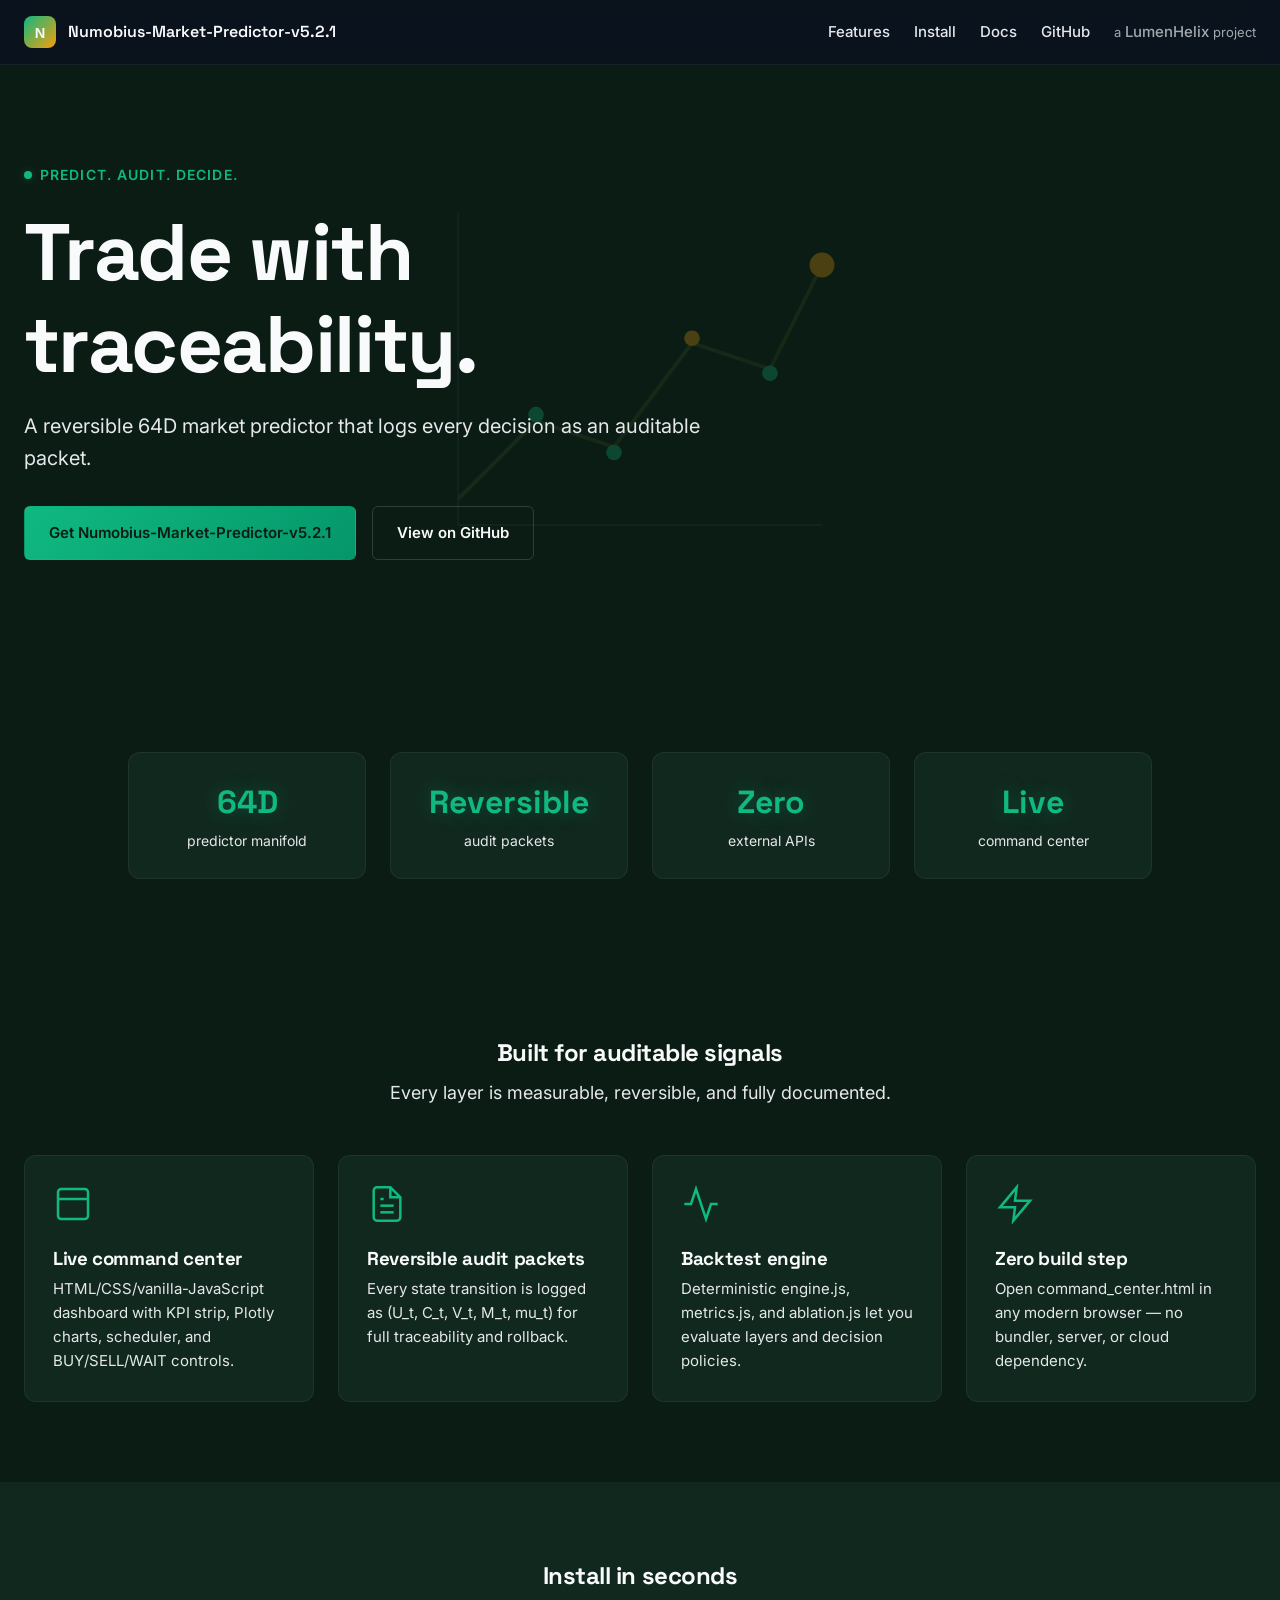
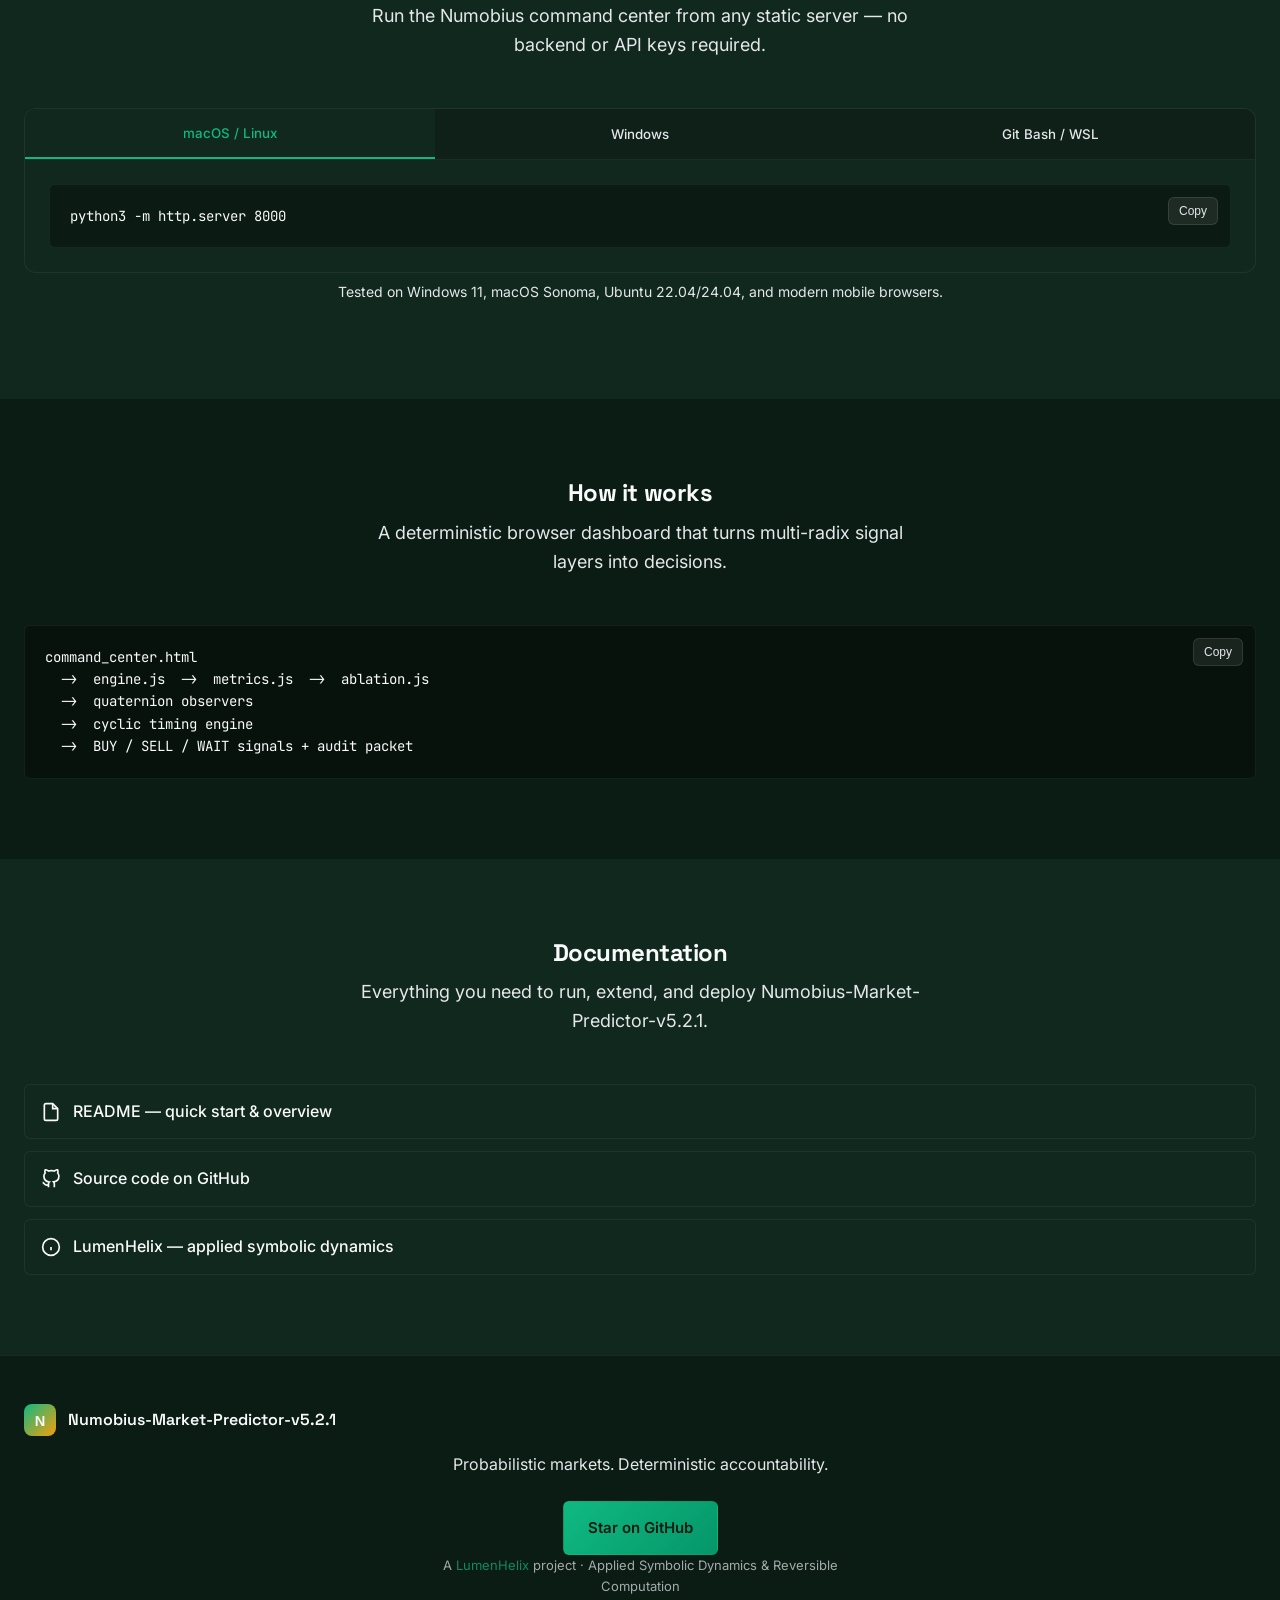
==== commit 69375ed3: "Fix install commands: remove duplicate clone steps" ====
--- a/docs/index.html
+++ b/docs/index.html
@@ -108,19 +108,13 @@
             <button class="tab-btn" role="tab" id="install-tabs-2" aria-selected="false" aria-controls="panel-wsl" tabindex="-1">Git Bash / WSL</button>
           </div>
           <div class="tab-panel" id="panel-macos" role="tabpanel" aria-labelledby="install-tabs-0" aria-hidden="false">
-            <div class="terminal"><pre>git clone https://github.com/lumenhelixsolutions/Numobius-Market-Predictor-v5.2.1.git
-cd Numobius-Market-Predictor-v5.2.1
-python3 -m http.server 8000</pre></div>
+            <div class="terminal"><pre>python3 -m http.server 8000</pre></div>
           </div>
           <div class="tab-panel" id="panel-windows" role="tabpanel" aria-labelledby="install-tabs-1" aria-hidden="true">
-            <div class="terminal"><pre>git clone https://github.com/lumenhelixsolutions/Numobius-Market-Predictor-v5.2.1.git
-Set-Location Numobius-Market-Predictor-v5.2.1
-python -m http.server 8000</pre></div>
+            <div class="terminal"><pre>python -m http.server 8000</pre></div>
           </div>
           <div class="tab-panel" id="panel-wsl" role="tabpanel" aria-labelledby="install-tabs-2" aria-hidden="true">
-            <div class="terminal"><pre>git clone https://github.com/lumenhelixsolutions/Numobius-Market-Predictor-v5.2.1.git
-cd Numobius-Market-Predictor-v5.2.1
-python3 -m http.server 8000</pre></div>
+            <div class="terminal"><pre>python3 -m http.server 8000</pre></div>
           </div>
         </div>
         <p class="text-center mt-2" style="font-size: 0.875rem;">Tested on Windows 11, macOS Sonoma, Ubuntu 22.04/24.04, and modern mobile browsers.</p>
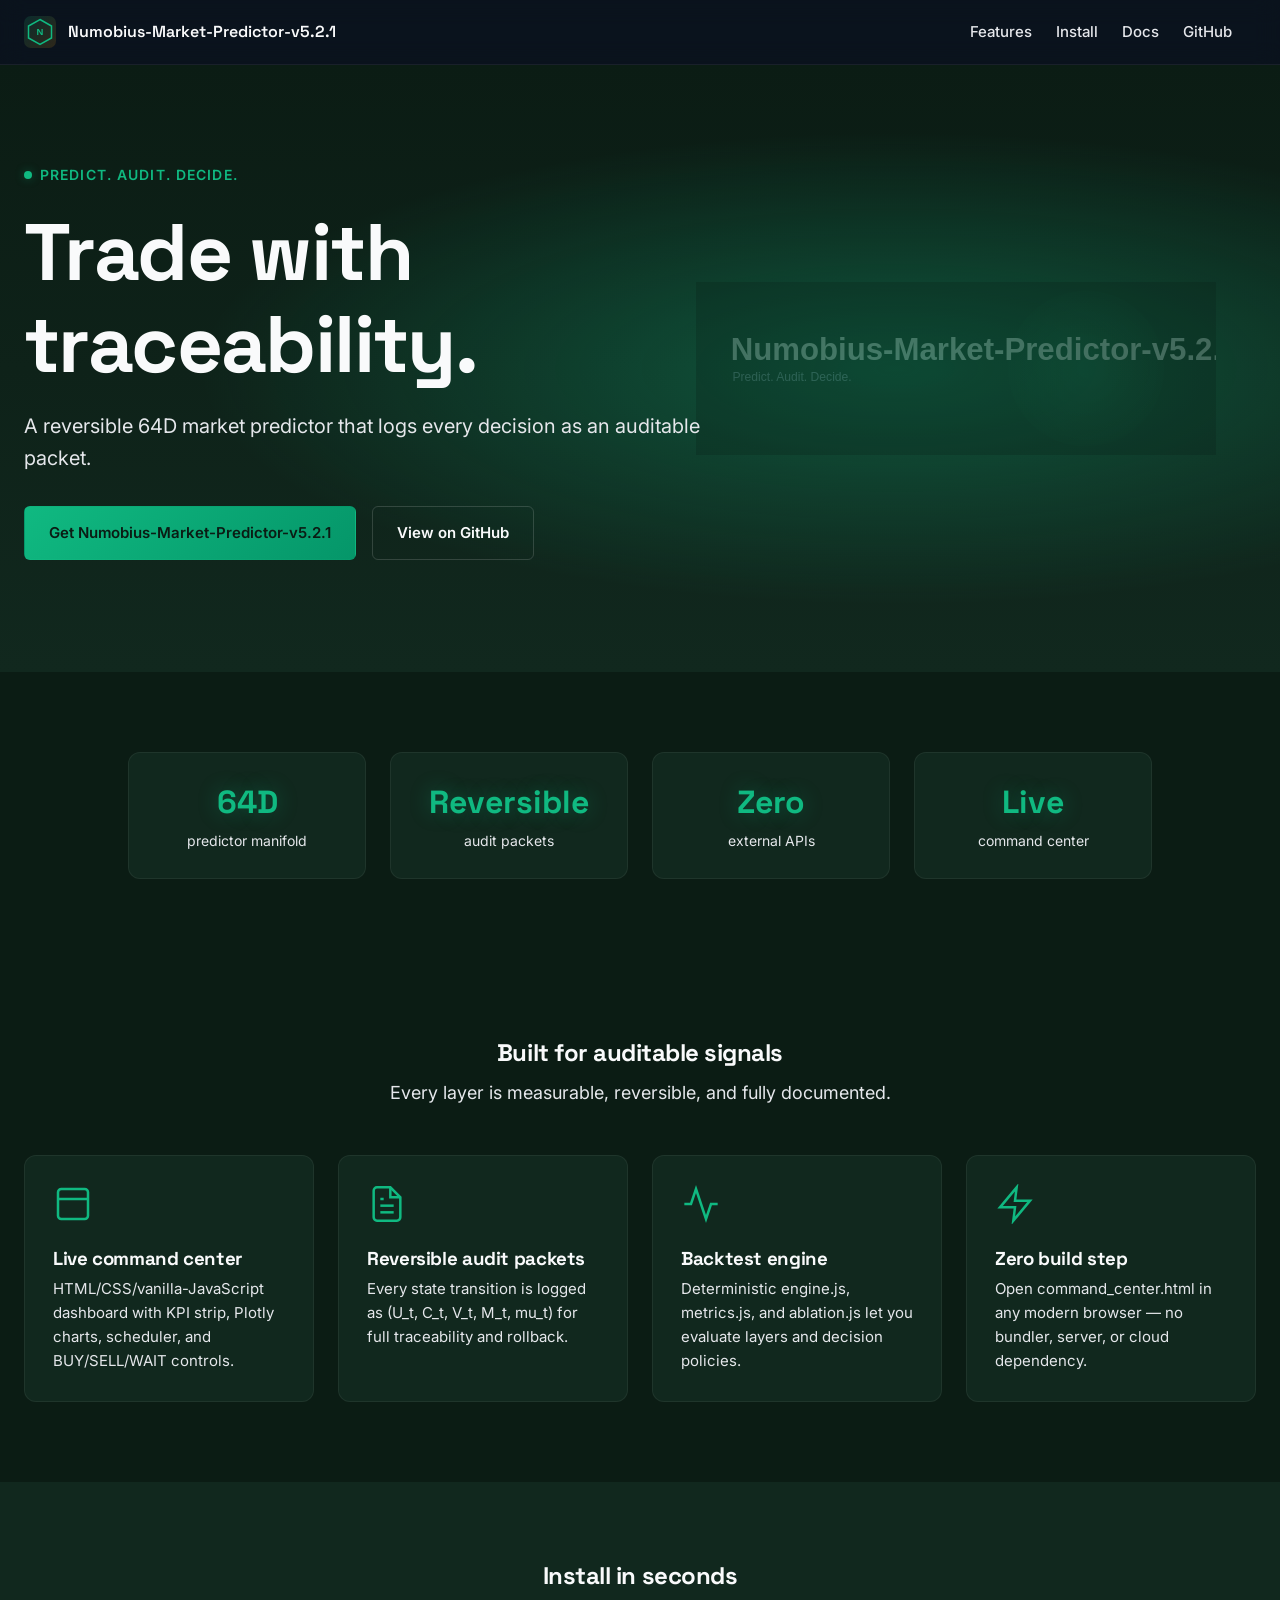
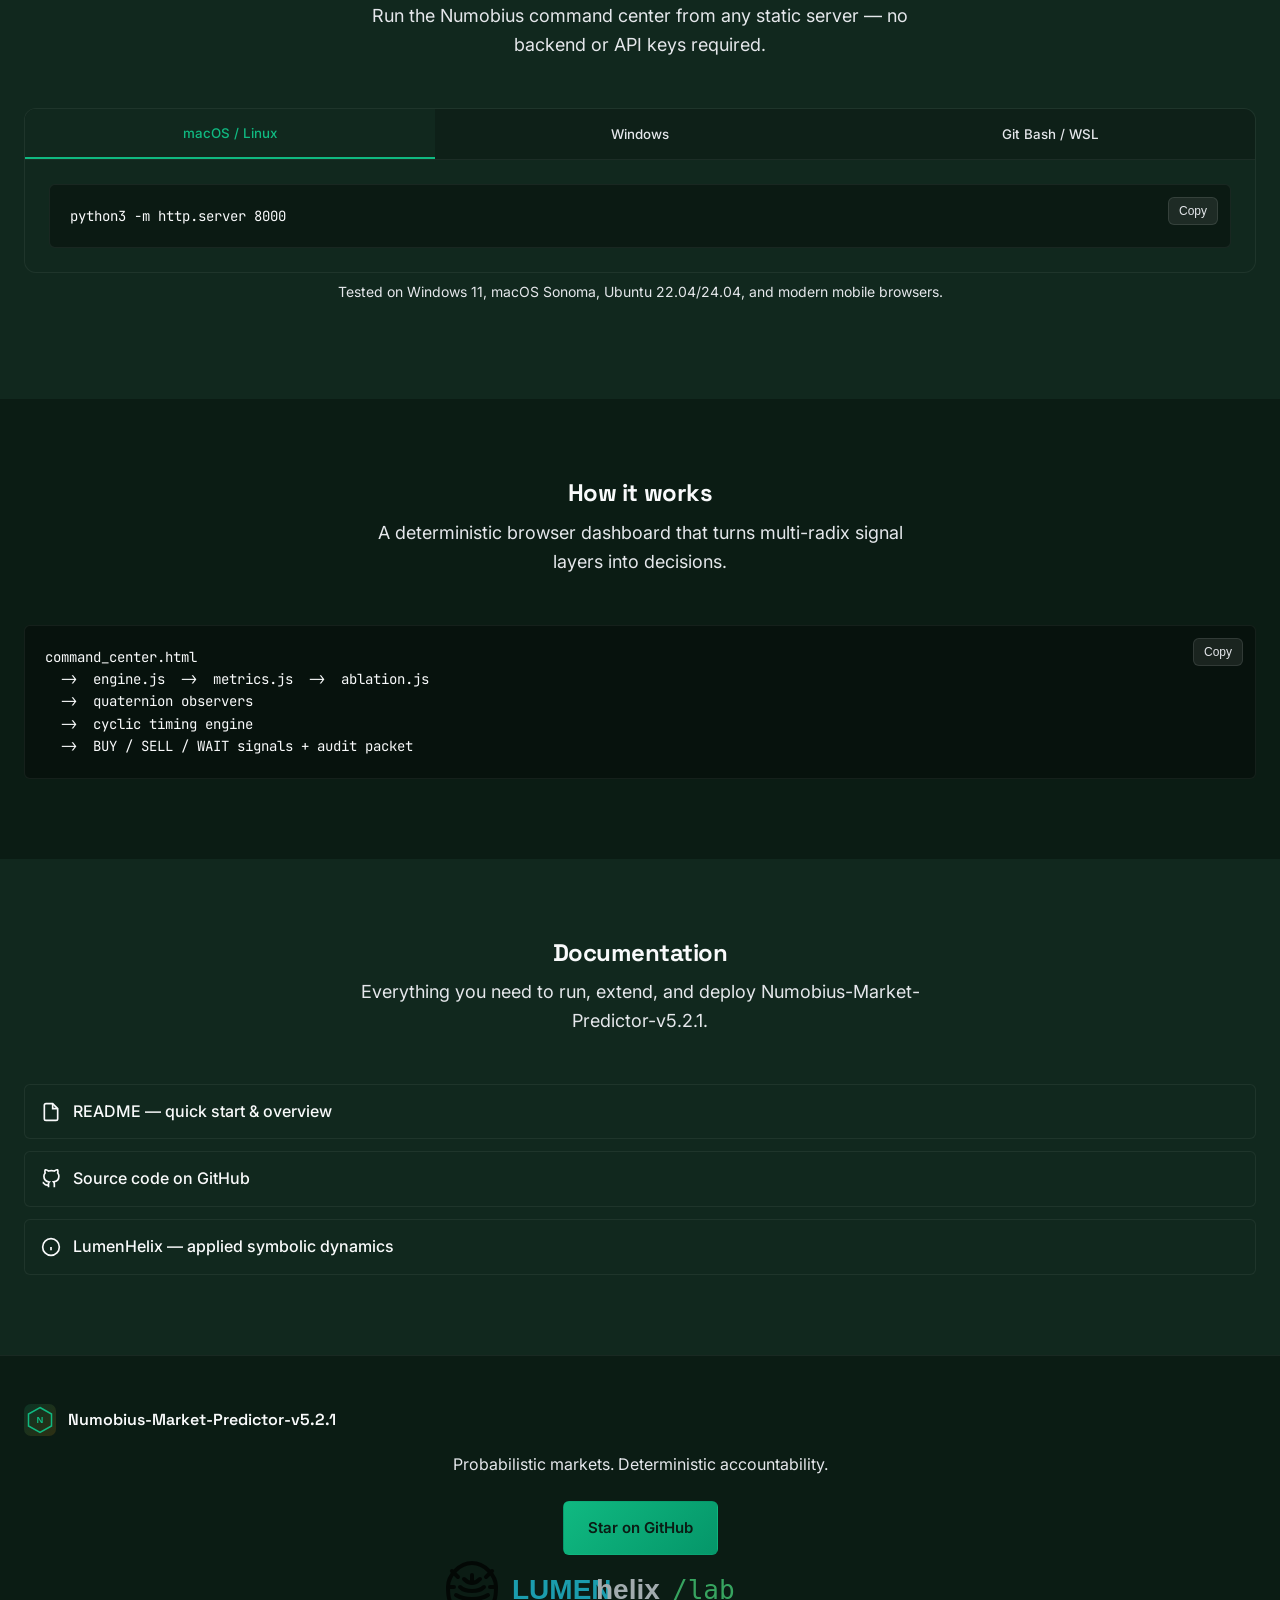
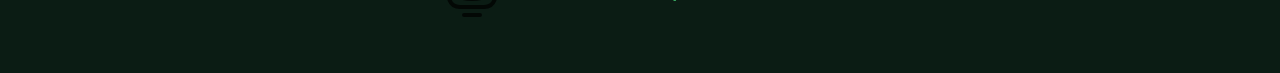
==== commit c5105cb1: "brand: add AI-generated logo, 187web craft page, lumenhelixlab links" ====
--- a/docs/index.html
+++ b/docs/index.html
@@ -23,8 +23,10 @@
         <a href="#features">Features</a>
         <a href="#install">Install</a>
         <a href="#docs">Docs</a>
-        <a href="https://github.com/lumenhelixsolutions/Numobius-Market-Predictor-v5.2.1" target="_blank" rel="noopener">GitHub</a>
-        <span class="parent-link">a <a href="https://lumenhelix.com" target="_blank" rel="noopener">LumenHelix</a> project</span>
+        <a href="https://github.com/lumenhelixlab/Numobius-Market-Predictor-v5.2.1" target="_blank" rel="noopener">GitHub</a>
+        <a class="parent-link" href="https://lumenhelix.com" target="_blank" rel="noopener">
+          <img src="assets/lumenhelix-lab.svg" alt="LumenHelix /lab" height="18">
+        </a>
       </nav>
       <button class="mobile-menu-btn" aria-label="Open menu" aria-expanded="false">
         <svg width="24" height="24" viewBox="0 0 24 24" fill="none" stroke="currentColor" stroke-width="2" aria-hidden="true">
@@ -39,7 +41,7 @@
   <main>
     <section class="hero">
       <div class="hero-visual" aria-hidden="true">
-        <svg viewBox='0 0 400 400' xmlns='http://www.w3.org/2000/svg'><defs><linearGradient id='m1' x1='0%' y1='0%' x2='100%' y2='100%'><stop offset='0%' stop-color='#10B981' stop-opacity='0.8'/><stop offset='100%' stop-color='#F59E0B' stop-opacity='0.2'/></linearGradient></defs><path d='M60 300 L120 240 L180 260 L240 180 L300 200 L340 120' stroke='url(#m1)' stroke-width='3' fill='none' opacity='0.7'/><circle cx='120' cy='240' r='6' fill='#10B981'><animate attributeName='cy' values='240;235;240' dur='3s' repeatCount='indefinite'/></circle><circle cx='180' cy='260' r='6' fill='#10B981'><animate attributeName='cy' values='260;265;260' dur='3.5s' repeatCount='indefinite'/></circle><circle cx='240' cy='180' r='6' fill='#F59E0B'><animate attributeName='cy' values='180;175;180' dur='4s' repeatCount='indefinite'/></circle><circle cx='300' cy='200' r='6' fill='#10B981'><animate attributeName='cy' values='200;205;200' dur='4.5s' repeatCount='indefinite'/></circle><circle cx='340' cy='120' r='8' fill='#F59E0B'><animate attributeName='r' values='8;11;8' dur='2s' repeatCount='indefinite'/></circle><line x1='60' y1='320' x2='340' y2='320' stroke='#374151' stroke-width='1'/><line x1='60' y1='320' x2='60' y2='80' stroke='#374151' stroke-width='1'/></svg>
+        <img src="assets/hero.svg" alt="">
       </div>
 
       <div class="container">
@@ -48,7 +50,7 @@
         <p class="lead">A reversible 64D market predictor that logs every decision as an auditable packet.</p>
         <div class="hero-actions">
           <a class="btn btn-primary" href="#install">Get Numobius-Market-Predictor-v5.2.1</a>
-          <a class="btn btn-secondary" href="https://github.com/lumenhelixsolutions/Numobius-Market-Predictor-v5.2.1" target="_blank" rel="noopener">View on GitHub</a>
+          <a class="btn btn-secondary" href="https://github.com/lumenhelixlab/Numobius-Market-Predictor-v5.2.1" target="_blank" rel="noopener">View on GitHub</a>
         </div>
       </div>
     </section>
@@ -144,11 +146,11 @@
         <ul class="docs-list">
           <li>
             <svg width="20" height="20" viewBox="0 0 24 24" fill="none" stroke="currentColor" stroke-width="2" aria-hidden="true"><path d="M14 2H6a2 2 0 0 0-2 2v16a2 2 0 0 0 2 2h12a2 2 0 0 0 2-2V8z"/><polyline points="14 2 14 8 20 8"/></svg>
-            <a href="https://github.com/lumenhelixsolutions/Numobius-Market-Predictor-v5.2.1/blob/main/README.md" target="_blank" rel="noopener">README — quick start & overview</a>
+            <a href="https://github.com/lumenhelixlab/Numobius-Market-Predictor-v5.2.1/blob/main/README.md" target="_blank" rel="noopener">README — quick start & overview</a>
           </li>
           <li>
             <svg width="20" height="20" viewBox="0 0 24 24" fill="none" stroke="currentColor" stroke-width="2" aria-hidden="true"><path d="M9 19c-5 1.5-5-2.5-7-3m14 6v-3.87a3.37 3.37 0 0 0-.94-2.61c3.14-.35 6.44-1.54 6.44-7A5.44 5.44 0 0 0 20 4.77 5.07 5.07 0 0 0 19.91 1S18.73.65 16 2.48a13.38 13.38 0 0 0-7 0C6.27.65 5.09 1 5.09 1A5.07 5.07 0 0 0 5 4.77a5.44 5.44 0 0 0-1.5 3.78c0 5.42 3.3 6.61 6.44 7A3.37 3.37 0 0 0 9 18.13V22"/></svg>
-            <a href="https://github.com/lumenhelixsolutions/Numobius-Market-Predictor-v5.2.1" target="_blank" rel="noopener">Source code on GitHub</a>
+            <a href="https://github.com/lumenhelixlab/Numobius-Market-Predictor-v5.2.1" target="_blank" rel="noopener">Source code on GitHub</a>
           </li>
           <li>
             <svg width="20" height="20" viewBox="0 0 24 24" fill="none" stroke="currentColor" stroke-width="2" aria-hidden="true"><circle cx="12" cy="12" r="10"/><path d="M12 16v-4M12 8h.01"/></svg>
@@ -167,10 +169,12 @@
       </a>
       <p>Probabilistic markets. Deterministic accountability.</p>
       <div class="footer-cta">
-        <a class="btn btn-primary" href="https://github.com/lumenhelixsolutions/Numobius-Market-Predictor-v5.2.1" target="_blank" rel="noopener">Star on GitHub</a>
+        <a class="btn btn-primary" href="https://github.com/lumenhelixlab/Numobius-Market-Predictor-v5.2.1" target="_blank" rel="noopener">Star on GitHub</a>
       </div>
       <p class="parent-attribution">
-        A <a href="https://lumenhelix.com" target="_blank" rel="noopener">LumenHelix</a> project · Applied Symbolic Dynamics & Reversible Computation
+        <a href="https://lumenhelix.com" target="_blank" rel="noopener">
+          <img src="assets/lumenhelix-lab.svg" alt="LumenHelix /lab" height="20">
+        </a>
       </p>
     </div>
   </footer>
--- a/docs/assets/project.css
+++ b/docs/assets/project.css
@@ -11,20 +11,37 @@
   --accent-soft: #10B9811A;
 }
 
+.hero {
+  position: relative;
+  background:
+    radial-gradient(ellipse at 70% 50%, var(--accent-glow) 0%, transparent 55%),
+    linear-gradient(180deg, var(--bg-deep) 0%, var(--bg-surface) 100%);
+  overflow: hidden;
+}
+
 .hero-visual {
+  position: absolute;
+  inset: 0;
   display: flex;
   align-items: center;
-  justify-content: center;
+  justify-content: flex-end;
+  padding-right: 5vw;
+  pointer-events: none;
 }
 
-.hero-visual svg {
+.hero-visual img {
   width: min(55vw, 520px);
   height: auto;
-  opacity: 0.55;
+  opacity: 0.45;
 }
 
 @media (max-width: 768px) {
-  .hero-visual svg { width: 85vw; opacity: 0.35; }
+  .hero-visual {
+    justify-content: center;
+    padding-right: 0;
+    opacity: 0.25;
+  }
+  .hero-visual img { width: 85vw; }
 }
 
 .tagline::before {
